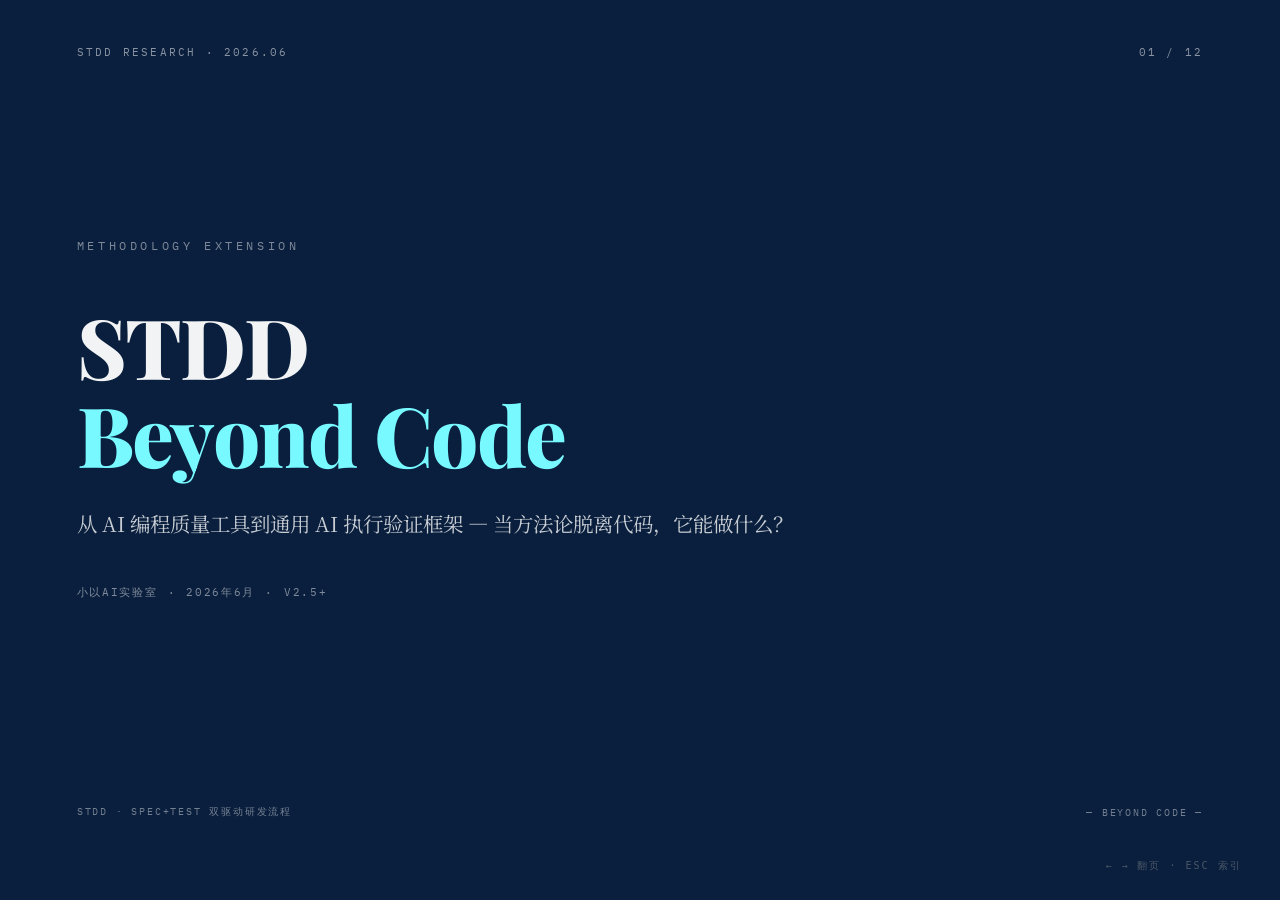
==== ppt/beyond-code.html @ 0b6401c9 "feat: STDD Beyond Code 论文 + 12页 PPT 论文 (STDD_BEYOND_CODE_PAPER.md):   - 摘要/引言/方法论/技术基础/金融场景/日常场景/结论 " ====
<!DOCTYPE html>
<html lang="zh-CN">
<head>
<meta charset="UTF-8">
<meta name="viewport" content="width=device-width, initial-scale=1.0">
<title>STDD Beyond Code · 通用AI执行验证框架</title>
<link href="https://fonts.googleapis.com/css2?family=Playfair+Display:ital,wght@0,400;0,600;0,800;1,400;1,700&family=Source+Serif+4:ital,opsz,wght@0,8..60,300;0,8..60,500;0,8..60,600;1,8..60,400&family=IBM+Plex+Mono:wght@300;400;500;600&family=Noto+Serif+SC:wght@300;400;500;600;700;900&family=Noto+Sans+SC:wght@300;400;500;700;900&display=swap" rel="stylesheet">
<style>
:root{
  --ink:#0a1f3d;--ink-rgb:10,31,61;--paper:#f1f3f5;--paper-rgb:241,243,245;
  --accent:#78f8ff;--green:#009573;
  --mono:"IBM Plex Mono",monospace;
  --serif-en:"Playfair Display","Source Serif 4",Georgia,serif;
  --serif-zh:"Noto Serif SC",serif;
  --sans-zh:"Noto Sans SC",sans-serif;
}
*{box-sizing:border-box;margin:0;padding:0}
html,body{width:100%;height:100%;overflow:hidden;background:var(--ink);color:var(--paper);font-family:var(--sans-zh);-webkit-font-smoothing:antialiased}
#deck{position:fixed;inset:0;width:10000vw;height:100vh;display:flex;flex-wrap:nowrap;transition:transform .9s cubic-bezier(.77,0,.175,1);z-index:10;will-change:transform}
.slide{width:100vw;height:100vh;flex:0 0 100vw;position:relative;padding:5vh 6vw 9vh 6vw;display:flex;flex-direction:column;overflow:hidden}
.slide.light{color:var(--ink);background:var(--paper)}
.slide.dark{color:var(--paper);background:var(--ink)}
.slide.hero{justify-content:center}
.chrome{display:flex;justify-content:space-between;align-items:flex-start;font-family:var(--mono);font-size:max(11px,.75vw);letter-spacing:.2em;text-transform:uppercase;opacity:.55}
.foot{margin-top:auto;display:flex;justify-content:space-between;align-items:flex-end;font-family:var(--mono);font-size:max(10px,.7vw);letter-spacing:.18em;text-transform:uppercase;opacity:.45}
.kicker{font-family:var(--mono);font-size:12px;letter-spacing:.3em;text-transform:uppercase;opacity:.5;margin-bottom:2vh}
.lead{font-family:var(--serif-zh);font-weight:400;font-size:1.6vw;line-height:1.55;opacity:.82}
.en{font-family:var(--serif-en);font-style:italic;font-weight:500}
.h-hero{font-family:var(--serif-en);font-size:6.5vw;font-weight:800;line-height:1.05;letter-spacing:-.02em;margin:.5vh 0}
.h-xl{font-family:var(--serif-en);font-size:3.8vw;font-weight:700;line-height:1.1}
.h-lg{font-size:2.4vw;font-weight:600;line-height:1.25}
.h-md{font-size:1.5vw;font-weight:500;line-height:1.4}
.meta-row{display:flex;gap:.8vw;font-family:var(--mono);font-size:max(11px,.7vw);letter-spacing:.15em;text-transform:uppercase;opacity:.5;margin-top:2vh}
.frame{flex:1;display:flex;flex-direction:column;min-height:0}
.grid-3{display:grid;grid-template-columns:repeat(3,1fr);gap:2vw;align-content:center;flex:1}
.grid-4{display:grid;grid-template-columns:repeat(4,1fr);gap:1.5vw;align-content:center;flex:1}
.grid-2{display:grid;grid-template-columns:repeat(2,1fr);gap:2.5vw;align-content:center;flex:1}
.card{background:rgba(255,255,255,0.04);border-radius:8px;padding:2.5vh 1.8vw;display:flex;flex-direction:column;gap:1.2vh}
.light .card{background:rgba(0,0,0,0.03)}
.card .emoji{font-size:2.5vw}
.card h4{font-size:1.15vw;font-weight:600;line-height:1.3}
.card p{font-size:.85vw;opacity:.7;line-height:1.5}
.vs{display:grid;grid-template-columns:1fr 80px 1fr;align-items:center;gap:2vw}
.vs-box{padding:2.5vh 2vw;border-radius:8px}
.vs-box.left{background:rgba(255,255,255,0.03);border:1px solid rgba(255,255,255,0.1)}
.vs-box.right{background:rgba(0,149,115,0.08);border:1px solid rgba(0,149,115,0.3)}
.light .vs-box.left{background:rgba(0,0,0,0.02);border-color:rgba(0,0,0,0.1)}
.light .vs-box.right{background:rgba(0,149,115,0.06);border-color:rgba(0,149,115,0.2)}
.vs-arrow{text-align:center;font-size:2vw;opacity:.4}
.scene-grid{display:grid;grid-template-columns:repeat(6,1fr);gap:1vw}
.scene-card{text-align:center;padding:1.8vh .8vw;border-radius:6px;background:rgba(255,255,255,0.03)}
.light .scene-card{background:rgba(0,0,0,0.02)}
.scene-card .icon{font-size:2.2vw;margin-bottom:.8vh}
.scene-card h5{font-size:.85vw;font-weight:600;margin-bottom:.4vh}
.scene-card p{font-size:.68vw;opacity:.55;line-height:1.4}
.badge{display:inline-block;padding:.5vh 1vw;border-radius:20px;font-size:.75vw;font-weight:600;letter-spacing:.05em}
.badge-red{background:rgba(220,38,38,0.15);color:#ef4444}
.badge-green{background:rgba(0,149,115,0.15);color:var(--green)}
.badge-blue{background:rgba(120,248,255,0.12);color:var(--accent)}
.timeline{display:flex;align-items:center;gap:1vw;justify-content:center}
.tl-node{text-align:center;padding:1.5vh 1.2vw;border-radius:6px;background:rgba(255,255,255,0.04);min-width:100px}
.light .tl-node{background:rgba(0,0,0,0.03)}
.tl-node .ver{font-family:var(--mono);font-size:1vw;font-weight:600;color:var(--accent)}
.tl-node .label{font-size:.75vw;opacity:.6;margin-top:.4vh}

@media(max-width:900px){
  .h-hero{font-size:10vw}.h-xl{font-size:6vw}.h-lg{font-size:4vw}
  .grid-3{grid-template-columns:1fr}.grid-4{grid-template-columns:repeat(2,1fr)}
  .grid-2{grid-template-columns:1fr}.scene-grid{grid-template-columns:repeat(3,1fr)}
  .vs{grid-template-columns:1fr}.vs-arrow{display:none}
}
</style>
</head>
<body>

<div id="deck">

<!-- P01 · 封面 -->
<section class="slide hero dark">
  <div class="chrome"><div>STDD Research · 2026.06</div><div>01 / 12</div></div>
  <div style="display:grid;gap:3vh;align-content:center;min-height:80vh">
    <div class="kicker">Methodology Extension</div>
    <h1 class="h-hero">STDD<br><span style="color:var(--accent)">Beyond Code</span></h1>
    <h2 class="lead" style="max-width:56vw">从 AI 编程质量工具到通用 AI 执行验证框架 — 当方法论脱离代码，它能做什么？</h2>
    <div class="meta-row"><span>小以AI实验室</span><span>·</span><span>2026年6月</span><span>·</span><span>V2.5+</span></div>
  </div>
  <div class="foot"><div>STDD · Spec+Test 双驱动研发流程</div><div>— Beyond Code —</div></div>
</section>

<!-- P02 · 核心论点 -->
<section class="slide light">
  <div class="chrome"><div>Core Thesis</div><div>02 / 12</div></div>
  <div class="frame" style="justify-content:center">
    <div class="kicker">The Core Argument</div>
    <h2 class="h-xl" style="margin-bottom:3vh">STDD 的核心循环<span class="en" style="color:var(--green);display:block;font-size:2vw">不依赖代码</span></h2>
    <div class="vs" style="margin-top:2vh">
      <div class="vs-box left">
        <h4 class="h-md">编程场景</h4>
        <p class="lead" style="font-size:1.2vw">GIVEN/WHEN/THEN<br>→ pytest 测试<br>→ 代码失败模式</p>
      </div>
      <div class="vs-arrow">→</div>
      <div class="vs-box right">
        <h4 class="h-md" style="color:var(--green)">非编程场景</h4>
        <p class="lead" style="font-size:1.2vw">前置条件/操作/预期结果<br>→ Agent 检查点断言<br>→ 流程失败模式</p>
      </div>
    </div>
    <p class="lead" style="text-align:center;margin-top:3vh;font-size:1.4vw"><strong>关键差异</strong>：V2.7 的 Agent 验证管线使非代码验证成为可能</p>
  </div>
  <div class="foot"><div>STDD Beyond Code</div><div>Core Thesis</div></div>
</section>

<!-- P03 · 三要素循环 -->
<section class="slide dark">
  <div class="chrome"><div>Methodology</div><div>03 / 12</div></div>
  <div class="frame" style="justify-content:center">
    <div class="kicker">The Universal Loop</div>
    <h2 class="h-xl">三要素循环<span class="en" style="display:block;font-size:2vw;color:var(--accent)">Define → Verify → Learn</span></h2>
    <div class="grid-3" style="margin-top:4vh">
      <div class="card"><div class="emoji">📋</div><h4>预期定义 Spec</h4><p>可量化、可验证的期望行为。无论是函数签名还是部署检查点。</p></div>
      <div class="card"><div class="emoji">✅</div><h4>结果验证 Verify</h4><p>客观的验证机制。测试框架或 Agent CP 断言。不可跳过。</p></div>
      <div class="card"><div class="emoji">🧠</div><h4>经验沉淀 Learn</h4><p>5 态 FSM 生命周期。项目越用越聪明。社区跨项目复用。</p></div>
    </div>
  </div>
  <div class="foot"><div>STDD Beyond Code</div><div>The Universal Loop</div></div>
</section>

<!-- P04 · 六阶段通用性 -->
<section class="slide light">
  <div class="chrome"><div>Process</div><div>04 / 12</div></div>
  <div class="frame" style="justify-content:center">
    <div class="kicker">Six Phases, Universal Application</div>
    <h2 class="h-xl">六阶段流程<span class="en" style="display:block;font-size:1.5vw;color:var(--green)">One Process, Dual Output</span></h2>
    <div class="grid-3" style="margin-top:3vh">
      <div class="card"><span class="badge badge-blue">Phase 1</span><h4>UNDERSTAND</h4><p>编程: proposal.md<br>非编程: proposal.md</p></div>
      <div class="card"><span class="badge badge-red">Phase 2</span><h4>SPEC</h4><p>编程: GIVEN/WHEN/THEN<br>非编程: agent_spec.yaml</p></div>
      <div class="card"><span class="badge badge-green">Phase 3</span><h4>SLICE</h4><p>编程: slices.md<br>非编程: 检查点分组</p></div>
      <div class="card"><span class="badge badge-blue">Phase 4</span><h4>BUILD</h4><p>编程: TDD RED→GREEN<br>非编程: Agent 操作执行</p></div>
      <div class="card"><span class="badge badge-red">Phase 5</span><h4>VERIFY</h4><p>编程: pytest + 覆盖率<br>非编程: CP 断言验证</p></div>
      <div class="card"><span class="badge badge-green">Phase 6</span><h4>DELIVER</h4><p>编程: archive + merge<br>非编程: archive + 经验</p></div>
    </div>
  </div>
  <div class="foot"><div>STDD Beyond Code</div><div>Six Phases</div></div>
</section>

<!-- P05 · Agent 验证管线 -->
<section class="slide dark">
  <div class="chrome"><div>Technology</div><div>05 / 12</div></div>
  <div class="frame" style="justify-content:center">
    <div class="kicker">V2.7 Technical Foundation</div>
    <h2 class="h-xl">Agent 验证管线</h2>
    <div class="grid-2" style="margin-top:3vh">
      <div>
        <h4 class="h-md" style="color:var(--accent);margin-bottom:2vh">agent_spec.yaml 格式</h4>
        <pre style="font-family:var(--mono);font-size:.7vw;line-height:1.8;opacity:.8">
meta:
  task_id: deploy-staging
  system: production-server
steps:
  - id: CP-1
    description: 检查健康状态
    action: curl https://host/health
    assertions:
      - type: http_status
        expected: 200
      - type: stdout_contains
        expected: "ok"
rollback:
  steps:
    - docker compose down
    - docker compose up -d</pre>
      </div>
      <div style="display:flex;flex-direction:column;gap:2vh;justify-content:center">
        <div class="card"><h4>🔧 支持断言类型</h4><p>exit_code / stdout_contains / stderr_contains / http_status</p></div>
        <div class="card"><h4>🎯 设计哲学</h4><p>机器可执行 + 人类可阅读 = 执行指令 & SOP 文档二合一</p></div>
        <div class="card"><h4>🔄 回滚支持</h4><p>失败后不自动回滚，生成报告提示人工确认</p></div>
      </div>
    </div>
  </div>
  <div class="foot"><div>STDD Beyond Code</div><div>Agent Pipeline</div></div>
</section>

<!-- P06 · 金融场景 -->
<section class="slide light">
  <div class="chrome"><div>Finance</div><div>06 / 12</div></div>
  <div class="frame">
    <div class="kicker">Financial Applications</div>
    <h2 class="h-xl">金融业务场景</h2>
    <div class="grid-2" style="margin-top:2vh;flex:1">
      <div class="card" style="border-left:3px solid var(--green)">
        <h4>📈 量化策略上线</h4><p>5 CP: 数据完整性→参数合规→风控验证→订单模拟→绩效指标。TStrategy V4.2 已验证。</p>
        <p style="font-size:.7vw;opacity:.5;margin-top:1vh">经验库: 40+ 量化特有失败模式</p>
      </div>
      <div class="card" style="border-left:3px solid var(--accent)">
        <h4>🛡️ 风控规则审计</h4><p>完整审计追溯链。每一条风控变更都有 decision → Gate → test-report → archive。</p>
      </div>
      <div class="card" style="border-left:3px solid #e67e22">
        <h4>🏦 基金产品上线</h4><p>20+ CP 标准化检查清单。跨托管/备案/销售/清算系统协调。</p>
      </div>
      <div class="card" style="border-left:3px solid #8b5cf6">
        <h4>📊 数据报表验证</h4><p>数据源完整性 + 关键指标交叉验证 + 异常值检测。减少人工核对工作量。</p>
      </div>
    </div>
  </div>
  <div class="foot"><div>STDD Beyond Code</div><div>Finance</div></div>
</section>

<!-- P07 · 更多金融案例 -->
<section class="slide dark">
  <div class="chrome"><div>Finance · More</div><div>07 / 12</div></div>
  <div class="frame" style="justify-content:center">
    <div class="kicker">Financial Risk Scenarios</div>
    <h2 class="h-lg" style="margin-bottom:3vh">为什么金融领域最适合 STDD？</h2>
    <div class="grid-2">
      <div>
        <h4 class="h-md" style="color:var(--accent)">传统痛点</h4>
        <div style="display:flex;flex-direction:column;gap:1.5vh;margin-top:2vh">
          <div class="card"><span class="badge badge-red">风险1</span><p>策略上线靠人工 checklist，遗漏导致实盘损失</p></div>
          <div class="card"><span class="badge badge-red">风险2</span><p>风控变更靠邮件审批，不可追溯不可审计</p></div>
          <div class="card"><span class="badge badge-red">风险3</span><p>报表计算靠人工核对，疲劳导致遗漏</p></div>
        </div>
      </div>
      <div>
        <h4 class="h-md" style="color:var(--green)">STDD 方案</h4>
        <div style="display:flex;flex-direction:column;gap:1.5vh;margin-top:2vh">
          <div class="card" style="border:1px solid rgba(0,149,115,0.3)"><span class="badge badge-green">方案1</span><p>agent_spec CP 自动验证 → 零遗漏</p></div>
          <div class="card" style="border:1px solid rgba(0,149,115,0.3)"><span class="badge badge-green">方案2</span><p>Gate 1/2/3 确认门 → 完整决策链</p></div>
          <div class="card" style="border:1px solid rgba(0,149,115,0.3)"><span class="badge badge-green">方案3</span><p>自动化验证 → 人只复核异常</p></div>
        </div>
      </div>
    </div>
    <p class="lead" style="text-align:center;margin-top:3vh;font-size:1.2vw">金融是"零容错"领域 → STDD 的"定义预期→逐条验证"天然匹配</p>
  </div>
  <div class="foot"><div>STDD Beyond Code</div><div>Finance · Why STDD</div></div>
</section>

<!-- P08 · 日常工作 -->
<section class="slide light">
  <div class="chrome"><div>Daily Work</div><div>08 / 12</div></div>
  <div class="frame">
    <div class="kicker">Everyday Applications</div>
    <h2 class="h-xl">日常工作场景</h2>
    <div class="grid-3" style="margin-top:2vh;flex:1">
      <div class="card"><div class="emoji">🌐</div><h4>官网维护</h4><p>6 CP: 链接有效性 + 中英双语一致性 + 响应式适配 + 版本号同步 + 统计代码 + 加载性能</p><p style="font-size:.7vw;opacity:.5;margin-top:1vh">⭐ 立即可用场景</p></div>
      <div class="card"><div class="emoji">📖</div><h4>技术文档发布</h4><p>5 CP: 版本号一致性 + 内部链接 + 代码示例可执行 + 拼写检查 + 中英段落对应</p></div>
      <div class="card"><div class="emoji">🤝</div><h4>客户需求管理</h4><p>客户需求 → proposal → Gate 1 锁定 → Gate 2 确认方案 → deliver 验收。减少纠纷。</p></div>
      <div class="card"><div class="emoji">🎯</div><h4>会议决策追踪</h4><p>技术决策不再依赖聊天记录。proposal + design.md 永久可追溯。</p></div>
      <div class="card"><div class="emoji">👋</div><h4>新人 Onboarding</h4><p>15+ CP 标准化流程。经验复用，每入职一人就更完善一点。</p></div>
      <div class="card"><div class="emoji">📊</div><h4>报表生成验证</h4><p>数据源完整性 + 交叉验证 + 异常检测。减少人工核对。</p></div>
    </div>
  </div>
  <div class="foot"><div>STDD Beyond Code</div><div>Daily Work</div></div>
</section>

<!-- P09 · 技术运维 -->
<section class="slide dark">
  <div class="chrome"><div>DevOps</div><div>09 / 12</div></div>
  <div class="frame" style="justify-content:center">
    <div class="kicker">Technical Operations</div>
    <h2 class="h-xl">技术运维场景</h2>
    <div class="grid-2" style="margin-top:3vh">
      <div>
        <h4 class="h-md" style="color:var(--accent);margin-bottom:2vh">部署验证</h4>
        <pre style="font-family:var(--mono);font-size:.7vw;line-height:1.8;opacity:.8">
$ stdd agent verify deploy-staging
  [CP-1] 镜像拉取           PASS
  [CP-2] 容器启动           PASS
  [CP-3] 健康检查           PASS
  [CP-4] 日志无异常          PASS
  [CP-5] 回滚就绪           PASS
  Results: 5/5 passed ✅</pre>
        <p style="margin-top:2vh;font-size:.9vw;opacity:.7">V2.7 已支持，开箱即用</p>
      </div>
      <div style="display:flex;flex-direction:column;gap:2vh">
        <div class="card"><h4>⚙️ 配置变更管理</h4><p>变更前验证影响范围 + 变更后验证行为一致性 + 经验库记录配置坑</p></div>
        <div class="card"><h4>🔄 CI/CD 质量门</h4><p>STDD check-failures 集成到 CI pipeline，12 类失败模式自动检查</p></div>
        <div class="card"><h4>📋 事故复盘</h4><p>每次事故走完整 UNDERSTAND → SPEC → VERIFY，经验永久沉淀</p></div>
      </div>
    </div>
  </div>
  <div class="foot"><div>STDD Beyond Code</div><div>DevOps</div></div>
</section>

<!-- P10 · 经验复利 -->
<section class="slide light">
  <div class="chrome"><div>Experience</div><div>10 / 12</div></div>
  <div class="frame" style="justify-content:center">
    <div class="kicker">The Compound Effect</div>
    <h2 class="h-xl">经验复利<span class="en" style="display:block;font-size:1.6vw;color:var(--green)">The More You Use, The Smarter It Gets</span></h2>
    <div class="timeline" style="margin-top:4vh">
      <div class="tl-node"><div class="ver">V2.4</div><div class="label">项目级经验库<br>11 类失败模式</div></div><span style="font-size:1.5vw">→</span>
      <div class="tl-node"><div class="ver">V2.5</div><div class="label">社区共享池<br>GitHub+Gitee</div></div><span style="font-size:1.5vw">→</span>
      <div class="tl-node"><div class="ver">V2.7</div><div class="label">经验溯源<br>provenance 体系</div></div><span style="font-size:1.5vw">→</span>
      <div class="tl-node" style="border:1px solid var(--accent)"><div class="ver" style="font-size:1.2vw">V3.0+</div><div class="label">领域经验包<br>金融/医疗/法律</div></div>
    </div>
    <div class="grid-3" style="margin-top:4vh">
      <div class="card"><div class="emoji">🏦</div><h4>金融领域包</h4><p>量化策略/风控规则/基金上线/合规审计 经验预置</p></div>
      <div class="card"><div class="emoji">🏥</div><h4>医疗领域包</h4><p>FDA/CE 认证流程/IEC 62304/数据完整性验证</p></div>
      <div class="card"><div class="emoji">⚖️</div><h4>法律合规包</h4><p>GDPR/SOC2/等保 合规检查清单与验证模板</p></div>
    </div>
  </div>
  <div class="foot"><div>STDD Beyond Code</div><div>Experience Network Effect</div></div>
</section>

<!-- P11 · 适用边界 -->
<section class="slide dark">
  <div class="chrome"><div>Scope</div><div>11 / 12</div></div>
  <div class="frame" style="justify-content:center">
    <div class="kicker">When to Use · When Not to Use</div>
    <h2 class="h-xl">适用性边界</h2>
    <div class="grid-3" style="margin-top:3vh">
      <div class="card" style="border-top:2px solid var(--green)">
        <h4>✅ 适用条件</h4>
        <p style="margin-top:1vh">可定义预期结果<br>可客观验证<br>有重复性（经验有价值）</p>
      </div>
      <div class="card" style="border-top:2px solid #e67e22">
        <h4>⚠️ 需要适配</h4>
        <p style="margin-top:1vh">需扩展失败模式类别<br>需定制 agent_spec 模板<br>需建立领域术语表</p>
      </div>
      <div class="card" style="border-top:2px solid #ef4444">
        <h4>❌ 不适用</h4>
        <p style="margin-top:1vh">纯创意工作<br>一次性任务<br>需实时直觉判断</p>
      </div>
    </div>
    <p class="lead" style="text-align:center;margin-top:4vh;font-size:1.3vw">核心判断标准：<strong>能否定义"做好是什么样"？</strong></p>
  </div>
  <div class="foot"><div>STDD Beyond Code</div><div>Scope & Boundaries</div></div>
</section>

<!-- P12 · 结论 -->
<section class="slide hero dark">
  <div class="chrome"><div>Conclusion</div><div>12 / 12</div></div>
  <div style="display:grid;gap:3vh;align-content:center;min-height:80vh;text-align:center">
    <div class="kicker">The Essence</div>
    <h2 class="h-xl">STDD 的本质</h2>
    <p class="lead" style="font-size:2vw;max-width:60vw;margin:0 auto">
      不是一个编程工具<br>
      而是一套 <span style="color:var(--accent)">让 AI 的输出</span><br>
      从 <span style="text-decoration:line-through;opacity:.5">"不确定"</span> 变为 <span style="color:var(--green);font-weight:700">"可预期"</span><br>
      的方法论
    </p>
    <div class="meta-row" style="justify-content:center;margin-top:3vh">
      <span>适用于任何</span><span>"AI 能执行、但需要质量保障"</span><span>的场景</span>
    </div>
    <p style="font-family:var(--serif-en);font-size:1vw;opacity:.4;margin-top:2vh">Spec First · TDD Execution · Experience Accumulation · Quality by System, Not by Luck</p>
  </div>
  <div class="foot"><div>STDD Beyond Code</div><div>— Thank You —</div></div>
</section>

</div>

<script src="assets/motion.min.js"></script>
<script>
(function(){
  var deck=document.getElementById('deck'),slides=deck.children,idx=0,total=slides.length;
  var hint=document.createElement('div');hint.id='hint';
  hint.style.cssText='position:fixed;bottom:3vh;right:3vw;z-index:30;font-family:monospace;font-size:10px;letter-spacing:.2em;text-transform:uppercase;opacity:.4;color:#aaa';
  hint.textContent='← → 翻页 · ESC 索引';
  document.body.appendChild(hint);

  function go(n){if(n<0||n>=total)return;idx=n;deck.style.transform='translateX('+(-idx*100)+'vw)'}
  document.addEventListener('keydown',function(e){
    if(e.key==='ArrowRight'||e.key==='ArrowDown')go(idx+1);
    else if(e.key==='ArrowLeft'||e.key==='ArrowUp')go(idx-1);
    else if(e.key==='Escape')go(0);
  });
  var startX=0;deck.addEventListener('touchstart',function(e){startX=e.touches[0].clientX});
  deck.addEventListener('touchend',function(e){var dx=startX-e.changedTouches[0].clientX;if(Math.abs(dx)>50)go(idx+(dx>0?1:-1))});

  if(window.Motion){var els=document.querySelectorAll('[data-anim]');els.forEach(function(el,i){Motion.animate(el,{opacity:1,transform:'translate(0,0)'},{duration:.6,delay:i*.08,easing:[.25,.1,.25,1]})})}
})();
</script>
</body>
</html>
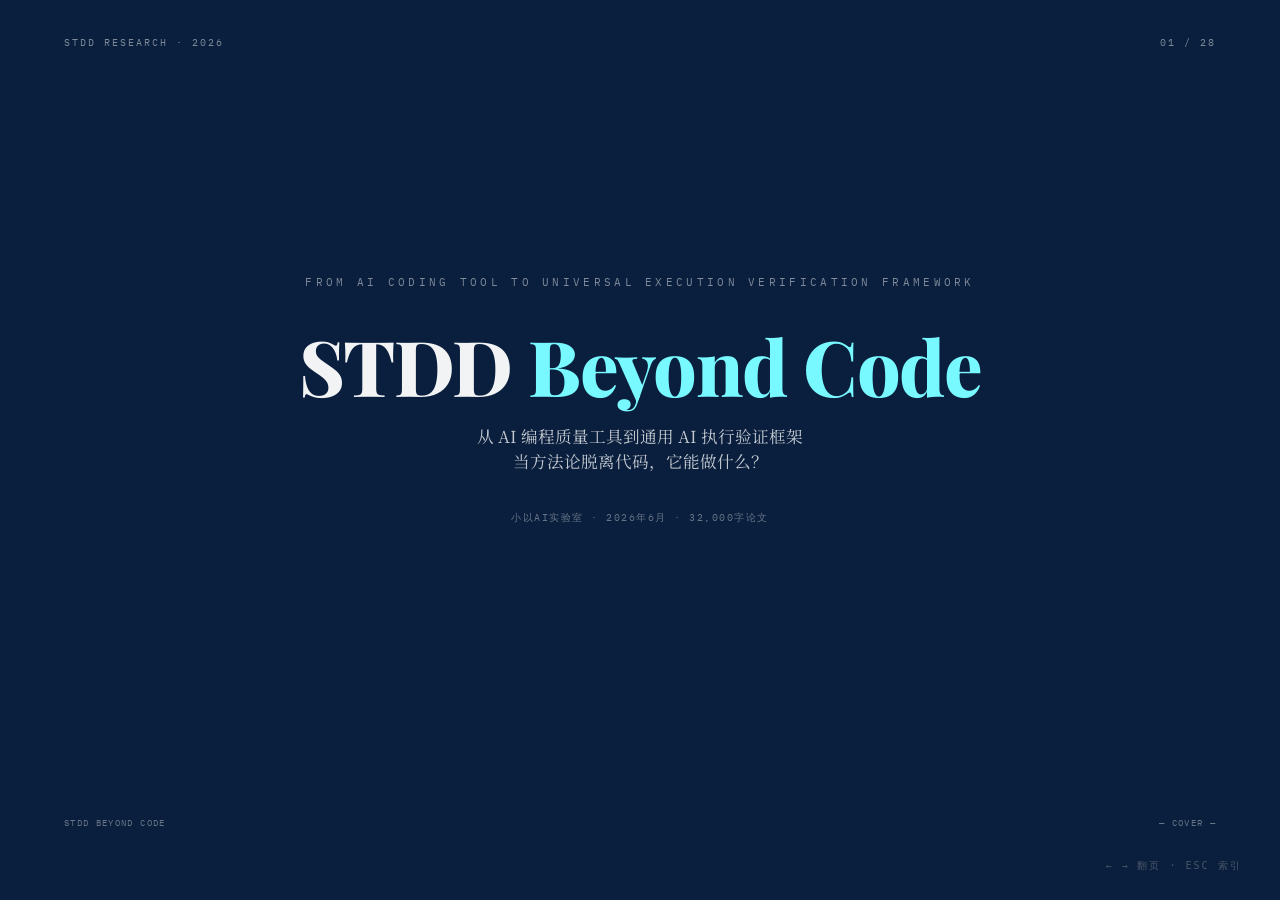
==== commit 87bb290e: "feat: STDD Beyond Code — 论文终稿(32K字) + PPT(25页) 完整交付 论文 (STDD_BEYOND_CODE_PAPER.md):   - 32,583 字 | 1" ====
--- a/ppt/beyond-code.html
+++ b/ppt/beyond-code.html
@@ -6,367 +6,507 @@
 <title>STDD Beyond Code · 通用AI执行验证框架</title>
 <link href="https://fonts.googleapis.com/css2?family=Playfair+Display:ital,wght@0,400;0,600;0,800;1,400;1,700&family=Source+Serif+4:ital,opsz,wght@0,8..60,300;0,8..60,500;0,8..60,600;1,8..60,400&family=IBM+Plex+Mono:wght@300;400;500;600&family=Noto+Serif+SC:wght@300;400;500;600;700;900&family=Noto+Sans+SC:wght@300;400;500;700;900&display=swap" rel="stylesheet">
 <style>
-:root{
-  --ink:#0a1f3d;--ink-rgb:10,31,61;--paper:#f1f3f5;--paper-rgb:241,243,245;
-  --accent:#78f8ff;--green:#009573;
-  --mono:"IBM Plex Mono",monospace;
-  --serif-en:"Playfair Display","Source Serif 4",Georgia,serif;
-  --serif-zh:"Noto Serif SC",serif;
-  --sans-zh:"Noto Sans SC",sans-serif;
-}
+:root{--ink:#0a1f3d;--ink-rgb:10,31,61;--paper:#f1f3f5;--paper-rgb:241,243,245;--accent:#78f8ff;--green:#009573;--mono:"IBM Plex Mono",monospace;--serif-en:"Playfair Display","Source Serif 4",Georgia,serif;--serif-zh:"Noto Serif SC",serif;--sans-zh:"Noto Sans SC",sans-serif}
 *{box-sizing:border-box;margin:0;padding:0}
-html,body{width:100%;height:100%;overflow:hidden;background:var(--ink);color:var(--paper);font-family:var(--sans-zh);-webkit-font-smoothing:antialiased}
-#deck{position:fixed;inset:0;width:10000vw;height:100vh;display:flex;flex-wrap:nowrap;transition:transform .9s cubic-bezier(.77,0,.175,1);z-index:10;will-change:transform}
-.slide{width:100vw;height:100vh;flex:0 0 100vw;position:relative;padding:5vh 6vw 9vh 6vw;display:flex;flex-direction:column;overflow:hidden}
+html,body{width:100%;height:100%;overflow:hidden;background:var(--ink);color:var(--paper);font-family:var(--sans-zh)}
+#deck{position:fixed;inset:0;width:10000vw;height:100vh;display:flex;flex-wrap:nowrap;transition:transform .9s cubic-bezier(.77,0,.175,1);z-index:10}
+.slide{width:100vw;height:100vh;flex:0 0 100vw;position:relative;padding:4vh 5vw 8vh 5vw;display:flex;flex-direction:column;overflow-y:auto}
 .slide.light{color:var(--ink);background:var(--paper)}
 .slide.dark{color:var(--paper);background:var(--ink)}
-.slide.hero{justify-content:center}
-.chrome{display:flex;justify-content:space-between;align-items:flex-start;font-family:var(--mono);font-size:max(11px,.75vw);letter-spacing:.2em;text-transform:uppercase;opacity:.55}
-.foot{margin-top:auto;display:flex;justify-content:space-between;align-items:flex-end;font-family:var(--mono);font-size:max(10px,.7vw);letter-spacing:.18em;text-transform:uppercase;opacity:.45}
-.kicker{font-family:var(--mono);font-size:12px;letter-spacing:.3em;text-transform:uppercase;opacity:.5;margin-bottom:2vh}
-.lead{font-family:var(--serif-zh);font-weight:400;font-size:1.6vw;line-height:1.55;opacity:.82}
+.slide.hero{justify-content:center;text-align:center}
+.chrome{display:flex;justify-content:space-between;font-family:var(--mono);font-size:max(10px,.7vw);letter-spacing:.2em;text-transform:uppercase;opacity:.5}
+.foot{margin-top:auto;display:flex;justify-content:space-between;font-family:var(--mono);font-size:max(9px,.65vw);letter-spacing:.15em;text-transform:uppercase;opacity:.4}
+.kicker{font-family:var(--mono);font-size:11px;letter-spacing:.3em;text-transform:uppercase;opacity:.5;margin-bottom:2vh}
+.h-hero{font-family:var(--serif-en);font-size:6vw;font-weight:800;line-height:1.05;letter-spacing:-.02em}
+.h-xl{font-family:var(--serif-en);font-size:3.5vw;font-weight:700;line-height:1.1}
+.h-lg{font-size:2.2vw;font-weight:600;line-height:1.25}
+.h-md{font-size:1.4vw;font-weight:600;line-height:1.35}
+.lead{font-family:var(--serif-zh);font-weight:400;font-size:1.3vw;line-height:1.55;opacity:.8}
 .en{font-family:var(--serif-en);font-style:italic;font-weight:500}
-.h-hero{font-family:var(--serif-en);font-size:6.5vw;font-weight:800;line-height:1.05;letter-spacing:-.02em;margin:.5vh 0}
-.h-xl{font-family:var(--serif-en);font-size:3.8vw;font-weight:700;line-height:1.1}
-.h-lg{font-size:2.4vw;font-weight:600;line-height:1.25}
-.h-md{font-size:1.5vw;font-weight:500;line-height:1.4}
-.meta-row{display:flex;gap:.8vw;font-family:var(--mono);font-size:max(11px,.7vw);letter-spacing:.15em;text-transform:uppercase;opacity:.5;margin-top:2vh}
-.frame{flex:1;display:flex;flex-direction:column;min-height:0}
-.grid-3{display:grid;grid-template-columns:repeat(3,1fr);gap:2vw;align-content:center;flex:1}
-.grid-4{display:grid;grid-template-columns:repeat(4,1fr);gap:1.5vw;align-content:center;flex:1}
-.grid-2{display:grid;grid-template-columns:repeat(2,1fr);gap:2.5vw;align-content:center;flex:1}
-.card{background:rgba(255,255,255,0.04);border-radius:8px;padding:2.5vh 1.8vw;display:flex;flex-direction:column;gap:1.2vh}
-.light .card{background:rgba(0,0,0,0.03)}
-.card .emoji{font-size:2.5vw}
-.card h4{font-size:1.15vw;font-weight:600;line-height:1.3}
-.card p{font-size:.85vw;opacity:.7;line-height:1.5}
-.vs{display:grid;grid-template-columns:1fr 80px 1fr;align-items:center;gap:2vw}
-.vs-box{padding:2.5vh 2vw;border-radius:8px}
-.vs-box.left{background:rgba(255,255,255,0.03);border:1px solid rgba(255,255,255,0.1)}
-.vs-box.right{background:rgba(0,149,115,0.08);border:1px solid rgba(0,149,115,0.3)}
-.light .vs-box.left{background:rgba(0,0,0,0.02);border-color:rgba(0,0,0,0.1)}
-.light .vs-box.right{background:rgba(0,149,115,0.06);border-color:rgba(0,149,115,0.2)}
-.vs-arrow{text-align:center;font-size:2vw;opacity:.4}
-.scene-grid{display:grid;grid-template-columns:repeat(6,1fr);gap:1vw}
-.scene-card{text-align:center;padding:1.8vh .8vw;border-radius:6px;background:rgba(255,255,255,0.03)}
-.light .scene-card{background:rgba(0,0,0,0.02)}
-.scene-card .icon{font-size:2.2vw;margin-bottom:.8vh}
-.scene-card h5{font-size:.85vw;font-weight:600;margin-bottom:.4vh}
-.scene-card p{font-size:.68vw;opacity:.55;line-height:1.4}
-.badge{display:inline-block;padding:.5vh 1vw;border-radius:20px;font-size:.75vw;font-weight:600;letter-spacing:.05em}
-.badge-red{background:rgba(220,38,38,0.15);color:#ef4444}
-.badge-green{background:rgba(0,149,115,0.15);color:var(--green)}
-.badge-blue{background:rgba(120,248,255,0.12);color:var(--accent)}
-.timeline{display:flex;align-items:center;gap:1vw;justify-content:center}
-.tl-node{text-align:center;padding:1.5vh 1.2vw;border-radius:6px;background:rgba(255,255,255,0.04);min-width:100px}
-.light .tl-node{background:rgba(0,0,0,0.03)}
-.tl-node .ver{font-family:var(--mono);font-size:1vw;font-weight:600;color:var(--accent)}
-.tl-node .label{font-size:.75vw;opacity:.6;margin-top:.4vh}
-
-@media(max-width:900px){
-  .h-hero{font-size:10vw}.h-xl{font-size:6vw}.h-lg{font-size:4vw}
-  .grid-3{grid-template-columns:1fr}.grid-4{grid-template-columns:repeat(2,1fr)}
-  .grid-2{grid-template-columns:1fr}.scene-grid{grid-template-columns:repeat(3,1fr)}
-  .vs{grid-template-columns:1fr}.vs-arrow{display:none}
-}
+.meta{font-family:var(--mono);font-size:max(10px,.65vw);letter-spacing:.15em;text-transform:uppercase;opacity:.4;margin-top:2vh}
+.g{display:grid;gap:1.5vw;align-content:center;flex:1}
+.g2{grid-template-columns:repeat(2,1fr)}
+.g3{grid-template-columns:repeat(3,1fr)}
+.g4{grid-template-columns:repeat(4,1fr)}
+.g5{grid-template-columns:repeat(5,1fr)}
+.card{background:rgba(255,255,255,0.04);border-radius:6px;padding:2.5vh 1.5vw}.light .card{background:rgba(0,0,0,0.03)}
+.card .emoji{font-size:2.2vw}.card h4{font-size:1.1vw;font-weight:600;margin:.8vh 0}.card p{font-size:.8vw;opacity:.7;line-height:1.45}
+.stat-row{display:flex;gap:3vw;justify-content:center;margin:3vh 0}
+.stat-val{font-family:var(--serif-en);font-size:3.5vw;font-weight:800;color:var(--accent)}.light .stat-val{color:var(--green)}
+.stat-lbl{font-size:.9vw;opacity:.5;margin-top:.3vh}
+.vs{display:grid;grid-template-columns:1fr 60px 1fr;align-items:center;gap:2vw}
+.vs-l{background:rgba(255,255,255,0.03);border:1px solid rgba(255,255,255,0.1);padding:2.5vh 2vw;border-radius:6px}
+.vs-r{background:rgba(0,149,115,0.08);border:1px solid rgba(0,149,115,0.3);padding:2.5vh 2vw;border-radius:6px}
+.light .vs-l{background:rgba(0,0,0,0.02)}.light .vs-r{background:rgba(0,149,115,0.06)}
+.vs-arr{text-align:center;font-size:2vw;opacity:.3}
+.quote{font-family:var(--serif-zh);font-size:1.5vw;font-style:italic;line-height:1.6;opacity:.9;max-width:60vw;margin:2vh auto;text-align:center}
+.pipe{display:flex;align-items:center;justify-content:center;gap:1.5vw;margin:3vh 0}
+.pipe-node{text-align:center;padding:1.5vh 1.5vw;border-radius:6px;background:rgba(255,255,255,0.05);min-width:90px}
+.light .pipe-node{background:rgba(0,0,0,0.04)}
+.pipe-node .icon{font-size:2vw}.pipe-node .label{font-size:.75vw;opacity:.7;margin-top:.5vh}
+.pipe-arr{font-size:1.5vw;opacity:.4}
+table{width:100%;border-collapse:collapse;font-size:.78vw}
+th{background:rgba(255,255,255,0.06);padding:1vh 1vw;text-align:left;font-weight:600}
+td{padding:.8vh 1vw;border-bottom:1px solid rgba(255,255,255,0.06)}
+.light th{background:rgba(0,0,0,0.04)}.light td{border-color:rgba(0,0,0,0.06)}
+.cg{color:var(--green);font-weight:600}.cr{color:#ef4444}
+@media(max-width:900px){.h-hero{font-size:8vw}.h-xl{font-size:5vw}.g3,.g4,.g5{grid-template-columns:repeat(2,1fr)}.g2{grid-template-columns:1fr}.vs{grid-template-columns:1fr}.vs-arr{display:none}}
 </style>
 </head>
 <body>
-
 <div id="deck">
 
-<!-- P01 · 封面 -->
+<!-- P01 封面 -->
 <section class="slide hero dark">
-  <div class="chrome"><div>STDD Research · 2026.06</div><div>01 / 12</div></div>
-  <div style="display:grid;gap:3vh;align-content:center;min-height:80vh">
-    <div class="kicker">Methodology Extension</div>
-    <h1 class="h-hero">STDD<br><span style="color:var(--accent)">Beyond Code</span></h1>
-    <h2 class="lead" style="max-width:56vw">从 AI 编程质量工具到通用 AI 执行验证框架 — 当方法论脱离代码，它能做什么？</h2>
-    <div class="meta-row"><span>小以AI实验室</span><span>·</span><span>2026年6月</span><span>·</span><span>V2.5+</span></div>
-  </div>
-  <div class="foot"><div>STDD · Spec+Test 双驱动研发流程</div><div>— Beyond Code —</div></div>
-</section>
-
-<!-- P02 · 核心论点 -->
-<section class="slide light">
-  <div class="chrome"><div>Core Thesis</div><div>02 / 12</div></div>
-  <div class="frame" style="justify-content:center">
-    <div class="kicker">The Core Argument</div>
-    <h2 class="h-xl" style="margin-bottom:3vh">STDD 的核心循环<span class="en" style="color:var(--green);display:block;font-size:2vw">不依赖代码</span></h2>
-    <div class="vs" style="margin-top:2vh">
-      <div class="vs-box left">
-        <h4 class="h-md">编程场景</h4>
-        <p class="lead" style="font-size:1.2vw">GIVEN/WHEN/THEN<br>→ pytest 测试<br>→ 代码失败模式</p>
-      </div>
-      <div class="vs-arrow">→</div>
-      <div class="vs-box right">
-        <h4 class="h-md" style="color:var(--green)">非编程场景</h4>
-        <p class="lead" style="font-size:1.2vw">前置条件/操作/预期结果<br>→ Agent 检查点断言<br>→ 流程失败模式</p>
-      </div>
-    </div>
-    <p class="lead" style="text-align:center;margin-top:3vh;font-size:1.4vw"><strong>关键差异</strong>：V2.7 的 Agent 验证管线使非代码验证成为可能</p>
-  </div>
-  <div class="foot"><div>STDD Beyond Code</div><div>Core Thesis</div></div>
-</section>
-
-<!-- P03 · 三要素循环 -->
-<section class="slide dark">
-  <div class="chrome"><div>Methodology</div><div>03 / 12</div></div>
-  <div class="frame" style="justify-content:center">
-    <div class="kicker">The Universal Loop</div>
-    <h2 class="h-xl">三要素循环<span class="en" style="display:block;font-size:2vw;color:var(--accent)">Define → Verify → Learn</span></h2>
-    <div class="grid-3" style="margin-top:4vh">
-      <div class="card"><div class="emoji">📋</div><h4>预期定义 Spec</h4><p>可量化、可验证的期望行为。无论是函数签名还是部署检查点。</p></div>
-      <div class="card"><div class="emoji">✅</div><h4>结果验证 Verify</h4><p>客观的验证机制。测试框架或 Agent CP 断言。不可跳过。</p></div>
-      <div class="card"><div class="emoji">🧠</div><h4>经验沉淀 Learn</h4><p>5 态 FSM 生命周期。项目越用越聪明。社区跨项目复用。</p></div>
-    </div>
-  </div>
-  <div class="foot"><div>STDD Beyond Code</div><div>The Universal Loop</div></div>
-</section>
-
-<!-- P04 · 六阶段通用性 -->
-<section class="slide light">
-  <div class="chrome"><div>Process</div><div>04 / 12</div></div>
-  <div class="frame" style="justify-content:center">
-    <div class="kicker">Six Phases, Universal Application</div>
-    <h2 class="h-xl">六阶段流程<span class="en" style="display:block;font-size:1.5vw;color:var(--green)">One Process, Dual Output</span></h2>
-    <div class="grid-3" style="margin-top:3vh">
-      <div class="card"><span class="badge badge-blue">Phase 1</span><h4>UNDERSTAND</h4><p>编程: proposal.md<br>非编程: proposal.md</p></div>
-      <div class="card"><span class="badge badge-red">Phase 2</span><h4>SPEC</h4><p>编程: GIVEN/WHEN/THEN<br>非编程: agent_spec.yaml</p></div>
-      <div class="card"><span class="badge badge-green">Phase 3</span><h4>SLICE</h4><p>编程: slices.md<br>非编程: 检查点分组</p></div>
-      <div class="card"><span class="badge badge-blue">Phase 4</span><h4>BUILD</h4><p>编程: TDD RED→GREEN<br>非编程: Agent 操作执行</p></div>
-      <div class="card"><span class="badge badge-red">Phase 5</span><h4>VERIFY</h4><p>编程: pytest + 覆盖率<br>非编程: CP 断言验证</p></div>
-      <div class="card"><span class="badge badge-green">Phase 6</span><h4>DELIVER</h4><p>编程: archive + merge<br>非编程: archive + 经验</p></div>
-    </div>
-  </div>
-  <div class="foot"><div>STDD Beyond Code</div><div>Six Phases</div></div>
-</section>
-
-<!-- P05 · Agent 验证管线 -->
-<section class="slide dark">
-  <div class="chrome"><div>Technology</div><div>05 / 12</div></div>
-  <div class="frame" style="justify-content:center">
-    <div class="kicker">V2.7 Technical Foundation</div>
-    <h2 class="h-xl">Agent 验证管线</h2>
-    <div class="grid-2" style="margin-top:3vh">
-      <div>
-        <h4 class="h-md" style="color:var(--accent);margin-bottom:2vh">agent_spec.yaml 格式</h4>
-        <pre style="font-family:var(--mono);font-size:.7vw;line-height:1.8;opacity:.8">
-meta:
-  task_id: deploy-staging
-  system: production-server
+<div class="chrome"><div>STDD Research · 2026</div><div>01 / 28</div></div>
+<div style="display:grid;gap:2vh;align-content:center;min-height:78vh">
+<div class="kicker">From AI Coding Tool to Universal Execution Verification Framework</div>
+<h1 class="h-hero">STDD<span style="color:var(--accent)"> Beyond Code</span></h1>
+<p class="lead" style="max-width:55vw;margin:0 auto">从 AI 编程质量工具到通用 AI 执行验证框架<br>当方法论脱离代码，它能做什么？</p>
+<div class="meta">小以AI实验室 · 2026年6月 · 32,000字论文</div>
+</div>
+<div class="foot"><div>STDD Beyond Code</div><div>— Cover —</div></div>
+</section>
+
+<!-- P02 目录 -->
+<section class="slide light">
+<div class="chrome"><div>Outline</div><div>02 / 28</div></div>
+<div class="g g2" style="flex:1">
+<div><div class="kicker">Part 1 · Theory</div>
+<div class="card"><h4>01 研究背景与问题</h4><p>AI编程工具爆发·质量困境·SDD运动</p></div>
+<div class="card" style="margin-top:1vh"><h4>02 理论基础</h4><p>质量模型·过程改进·知识管理·控制论</p></div>
+<div class="card" style="margin-top:1vh"><h4>03 方法论核心</h4><p>三要素循环·六阶段·经验复利</p></div>
+<div class="card" style="margin-top:1vh"><h4>04 Agent验证管线</h4><p>技术架构·断言系统·对比分析</p></div>
+</div>
+<div><div class="kicker">Part 2 · Practice</div>
+<div class="card"><h4>05 金融场景</h4><p>量化策略·风控审计·基金上线·数据报表</p></div>
+<div class="card" style="margin-top:1vh"><h4>06 日常工作</h4><p>官网·文档·客户·新人·决策</p></div>
+<div class="card" style="margin-top:1vh"><h4>07 技术运维</h4><p>部署·配置·CI/CD·事故复盘</p></div>
+<div class="card" style="margin-top:1vh"><h4>08-10 评估·讨论·结论</h4><p>定量数据·适用边界·未来方向</p></div>
+</div>
+</div>
+<div class="foot"><div>STDD Beyond Code</div><div>Outline</div></div>
+</section>
+
+<!-- P03 背景：数据 -->
+<section class="slide dark">
+<div class="chrome"><div>Background</div><div>03 / 28</div></div>
+<div style="display:flex;flex-direction:column;justify-content:center;flex:1">
+<div class="kicker">The Quality Crisis</div>
+<h2 class="h-xl">AI 能写代码<span style="color:var(--accent)"><br>但不能保证写对</span></h2>
+<div class="stat-row">
+<div style="text-align:center"><div class="stat-val">38.2%</div><div class="stat-lbl">AI 任务一次通过率<br><small>DAPLab 2026, n=2,847</small></div></div>
+<div style="text-align:center"><div class="stat-val" style="color:#ef4444">14.7%</div><div class="stat-lbl">复杂多文件通过率<br><small>同上</small></div></div>
+<div style="text-align:center"><div class="stat-val">65%</div><div class="stat-lbl">企业AI失败因上下文漂移<br><small>Anthropic 2026</small></div></div>
+<div style="text-align:center"><div class="stat-val">60-90%</div><div class="stat-lbl">编译通过但语义错误<br><small>AWS Kiro 引述</small></div></div>
+</div>
+</div>
+<div class="foot"><div>STDD Beyond Code</div><div>Background</div></div>
+</section>
+
+<!-- P04 核心论点 -->
+<section class="slide light">
+<div class="chrome"><div>Core Thesis</div><div>04 / 28</div></div>
+<div class="g g2" style="flex:1">
+<div>
+<div class="kicker">The Argument</div>
+<h2 class="h-xl">STDD 的核心循环<span class="en" style="display:block;font-size:1.8vw;color:var(--green)">不依赖代码</span></h2>
+<div class="pipe" style="margin:3vh 0">
+<div class="pipe-node"><div class="icon">📋</div><div class="label">定义预期</div></div><div class="pipe-arr">→</div>
+<div class="pipe-node"><div class="icon">✅</div><div class="label">验证结果</div></div><div class="pipe-arr">→</div>
+<div class="pipe-node"><div class="icon">🧠</div><div class="label">积累经验</div></div>
+</div>
+<p class="lead">质量不依赖于执行者的身份，而依赖于<strong>"预期是否被明确定义"</strong>和<strong>"结果是否被系统化验证"</strong></p>
+</div>
+<div class="vs">
+<div class="vs-l"><h4 class="h-md">编程场景</h4><p class="lead" style="font-size:1vw">GIVEN/WHEN/THEN<br>→ pytest 测试<br>→ 代码失败模式</p></div>
+<div class="vs-arr">→</div>
+<div class="vs-r"><h4 class="h-md" style="color:var(--green)">非编程场景</h4><p class="lead" style="font-size:1vw">前置条件/操作/预期<br>→ Agent CP 断言<br>→ 流程失败模式</p></div>
+</div>
+</div>
+<div class="foot"><div>STDD Beyond Code</div><div>Core Thesis</div></div>
+</section>
+
+<!-- P05 理论基础 -->
+<section class="slide dark">
+<div class="chrome"><div>Theory</div><div>05 / 28</div></div>
+<div class="g g3" style="flex:1">
+<div class="card"><div class="emoji">📐</div><h4>软件质量模型</h4><p>McCall 三要素 · ISO 25010 八特性 · Humphrey 质量门。STDD的12类失败模式覆盖ISO 25010的6个质量特性。</p></div>
+<div class="card"><div class="emoji">🔄</div><h4>过程改进理论</h4><p>Deming PDCA 循环 · CMMI 五级成熟度 · Six Sigma DMAIC。STDD经验系统=自动化DMAIC循环。</p></div>
+<div class="card"><div class="emoji">🧠</div><h4>知识管理模型</h4><p>Nonaka SECI 模型 · Kolb 学习循环。STDD经验FSM精确实现了外化→组合→内化→社会化的知识创造过程。</p></div>
+<div class="card"><div class="emoji">⚙️</div><h4>控制论基础</h4><p>Wiener 反馈控制 · Kolmogorov 复杂性。Spec=目标值，Test=测量值，Learn=纠偏。控制的有效性不依赖被控对象性质。</p></div>
+<div class="card"><div class="emoji">👤</div><h4>人因工程</h4><p>Parasuraman 自动化层级 · Bainbridge 自动化悖论 · Endsley 情境意识。STDD Gate设计=自适应自动化，关键节点保留人工。</p></div>
+<div class="card"><div class="emoji">📊</div><h4>信息与决策论</h4><p>Spec的精确度与AI输出不确定性的反比关系。Spec锚定法L1-L4本质：逐步增加描述精确度以降低实现不确定性。</p></div>
+</div>
+<div class="foot"><div>STDD Beyond Code</div><div>Theoretical Foundations</div></div>
+</section>
+
+<!-- P06 六阶段流程 -->
+<section class="slide light">
+<div class="chrome"><div>Methodology</div><div>06 / 28</div></div>
+<div class="g g3" style="flex:1">
+<div class="card" style="border-top:2px solid var(--green)"><h4>Phase 1 · UNDERSTAND</h4><p>需求结构化<br>编程: proposal.md<br>非编程: proposal.md</p></div>
+<div class="card" style="border-top:2px solid #ef4444"><h4>Phase 2 · SPEC</h4><p>预期定义<br>编程: GIVEN/WHEN/THEN<br>非编程: agent_spec.yaml</p></div>
+<div class="card" style="border-top:2px solid var(--accent)"><h4>Phase 3 · SLICE</h4><p>任务分解<br>编程: slices.md<br>非编程: 检查点分组</p></div>
+<div class="card" style="border-top:2px solid var(--green)"><h4>Phase 4 · BUILD</h4><p>执行<br>编程: TDD RED→GREEN<br>非编程: Agent操作</p></div>
+<div class="card" style="border-top:2px solid #ef4444"><h4>Phase 5 · VERIFY</h4><p>验证<br>编程: pytest + cov<br>非编程: CP断言验证</p></div>
+<div class="card" style="border-top:2px solid var(--accent)"><h4>Phase 6 · DELIVER</h4><p>归档学习<br>编程: archive + merge<br>非编程: archive + 经验</p></div>
+</div>
+<p class="lead" style="text-align:center;margin-top:2vh">六阶段的本质不依赖"代码"——每个阶段的抽象含义是通用的</p>
+<div class="foot"><div>STDD Beyond Code</div><div>Six Phases</div></div>
+</section>
+
+<!-- P07 经验复利 -->
+<section class="slide dark">
+<div class="chrome"><div>Experience</div><div>07 / 28</div></div>
+<div style="display:flex;flex-direction:column;justify-content:center;flex:1">
+<div class="kicker">The Compound Effect</div>
+<h2 class="h-xl">经验复利<span class="en" style="display:block;font-size:1.5vw;color:var(--accent)">E(n) = E(0) + αn(1-e^(-βn))</span></h2>
+<div class="pipe" style="margin:3vh 0">
+<div class="pipe-node"><div class="icon">🔍</div><div class="label">V2.4<br>项目级</div></div><div class="pipe-arr">→</div>
+<div class="pipe-node"><div class="icon">🌐</div><div class="label">V2.5<br>社区共享</div></div><div class="pipe-arr">→</div>
+<div class="pipe-node"><div class="icon">📊</div><div class="label">V2.7<br>溯源体系</div></div><div class="pipe-arr">→</div>
+<div class="pipe-node" style="border:1px solid var(--accent)"><div class="icon">🏦</div><div class="label">V3.0+<br>领域包</div></div>
+</div>
+<div class="g g3" style="margin-top:2vh">
+<div class="card"><h4>🏦 金融包</h4><p>策略/风控/基金/合规</p></div>
+<div class="card"><h4>🏥 医疗包</h4><p>FDA/CE认证/数据完整性</p></div>
+<div class="card"><h4>⚖️ 法律包</h4><p>GDPR/SOC2/等保合规</p></div>
+</div>
+</div>
+<div class="foot"><div>STDD Beyond Code</div><div>Experience Network Effect</div></div>
+</section>
+
+<!-- P08 Agent验证管线 -->
+<section class="slide light">
+<div class="chrome"><div>Technology</div><div>08 / 28</div></div>
+<div class="g g2" style="flex:1">
+<div>
+<h3 class="h-md">agent_spec.yaml</h3>
+<pre style="font-family:var(--mono);font-size:.6vw;line-height:1.7;opacity:.8;background:rgba(0,0,0,0.03);padding:1.5vh 1vw;border-radius:4px">
+meta: { task_id, system }
 steps:
   - id: CP-1
-    description: 检查健康状态
-    action: curl https://host/health
+    action: curl /health
     assertions:
       - type: http_status
         expected: 200
       - type: stdout_contains
         expected: "ok"
-rollback:
-  steps:
-    - docker compose down
-    - docker compose up -d</pre>
-      </div>
-      <div style="display:flex;flex-direction:column;gap:2vh;justify-content:center">
-        <div class="card"><h4>🔧 支持断言类型</h4><p>exit_code / stdout_contains / stderr_contains / http_status</p></div>
-        <div class="card"><h4>🎯 设计哲学</h4><p>机器可执行 + 人类可阅读 = 执行指令 & SOP 文档二合一</p></div>
-        <div class="card"><h4>🔄 回滚支持</h4><p>失败后不自动回滚，生成报告提示人工确认</p></div>
-      </div>
-    </div>
-  </div>
-  <div class="foot"><div>STDD Beyond Code</div><div>Agent Pipeline</div></div>
-</section>
-
-<!-- P06 · 金融场景 -->
-<section class="slide light">
-  <div class="chrome"><div>Finance</div><div>06 / 12</div></div>
-  <div class="frame">
-    <div class="kicker">Financial Applications</div>
-    <h2 class="h-xl">金融业务场景</h2>
-    <div class="grid-2" style="margin-top:2vh;flex:1">
-      <div class="card" style="border-left:3px solid var(--green)">
-        <h4>📈 量化策略上线</h4><p>5 CP: 数据完整性→参数合规→风控验证→订单模拟→绩效指标。TStrategy V4.2 已验证。</p>
-        <p style="font-size:.7vw;opacity:.5;margin-top:1vh">经验库: 40+ 量化特有失败模式</p>
-      </div>
-      <div class="card" style="border-left:3px solid var(--accent)">
-        <h4>🛡️ 风控规则审计</h4><p>完整审计追溯链。每一条风控变更都有 decision → Gate → test-report → archive。</p>
-      </div>
-      <div class="card" style="border-left:3px solid #e67e22">
-        <h4>🏦 基金产品上线</h4><p>20+ CP 标准化检查清单。跨托管/备案/销售/清算系统协调。</p>
-      </div>
-      <div class="card" style="border-left:3px solid #8b5cf6">
-        <h4>📊 数据报表验证</h4><p>数据源完整性 + 关键指标交叉验证 + 异常值检测。减少人工核对工作量。</p>
-      </div>
-    </div>
-  </div>
-  <div class="foot"><div>STDD Beyond Code</div><div>Finance</div></div>
-</section>
-
-<!-- P07 · 更多金融案例 -->
-<section class="slide dark">
-  <div class="chrome"><div>Finance · More</div><div>07 / 12</div></div>
-  <div class="frame" style="justify-content:center">
-    <div class="kicker">Financial Risk Scenarios</div>
-    <h2 class="h-lg" style="margin-bottom:3vh">为什么金融领域最适合 STDD？</h2>
-    <div class="grid-2">
-      <div>
-        <h4 class="h-md" style="color:var(--accent)">传统痛点</h4>
-        <div style="display:flex;flex-direction:column;gap:1.5vh;margin-top:2vh">
-          <div class="card"><span class="badge badge-red">风险1</span><p>策略上线靠人工 checklist，遗漏导致实盘损失</p></div>
-          <div class="card"><span class="badge badge-red">风险2</span><p>风控变更靠邮件审批，不可追溯不可审计</p></div>
-          <div class="card"><span class="badge badge-red">风险3</span><p>报表计算靠人工核对，疲劳导致遗漏</p></div>
-        </div>
-      </div>
-      <div>
-        <h4 class="h-md" style="color:var(--green)">STDD 方案</h4>
-        <div style="display:flex;flex-direction:column;gap:1.5vh;margin-top:2vh">
-          <div class="card" style="border:1px solid rgba(0,149,115,0.3)"><span class="badge badge-green">方案1</span><p>agent_spec CP 自动验证 → 零遗漏</p></div>
-          <div class="card" style="border:1px solid rgba(0,149,115,0.3)"><span class="badge badge-green">方案2</span><p>Gate 1/2/3 确认门 → 完整决策链</p></div>
-          <div class="card" style="border:1px solid rgba(0,149,115,0.3)"><span class="badge badge-green">方案3</span><p>自动化验证 → 人只复核异常</p></div>
-        </div>
-      </div>
-    </div>
-    <p class="lead" style="text-align:center;margin-top:3vh;font-size:1.2vw">金融是"零容错"领域 → STDD 的"定义预期→逐条验证"天然匹配</p>
-  </div>
-  <div class="foot"><div>STDD Beyond Code</div><div>Finance · Why STDD</div></div>
-</section>
-
-<!-- P08 · 日常工作 -->
-<section class="slide light">
-  <div class="chrome"><div>Daily Work</div><div>08 / 12</div></div>
-  <div class="frame">
-    <div class="kicker">Everyday Applications</div>
-    <h2 class="h-xl">日常工作场景</h2>
-    <div class="grid-3" style="margin-top:2vh;flex:1">
-      <div class="card"><div class="emoji">🌐</div><h4>官网维护</h4><p>6 CP: 链接有效性 + 中英双语一致性 + 响应式适配 + 版本号同步 + 统计代码 + 加载性能</p><p style="font-size:.7vw;opacity:.5;margin-top:1vh">⭐ 立即可用场景</p></div>
-      <div class="card"><div class="emoji">📖</div><h4>技术文档发布</h4><p>5 CP: 版本号一致性 + 内部链接 + 代码示例可执行 + 拼写检查 + 中英段落对应</p></div>
-      <div class="card"><div class="emoji">🤝</div><h4>客户需求管理</h4><p>客户需求 → proposal → Gate 1 锁定 → Gate 2 确认方案 → deliver 验收。减少纠纷。</p></div>
-      <div class="card"><div class="emoji">🎯</div><h4>会议决策追踪</h4><p>技术决策不再依赖聊天记录。proposal + design.md 永久可追溯。</p></div>
-      <div class="card"><div class="emoji">👋</div><h4>新人 Onboarding</h4><p>15+ CP 标准化流程。经验复用，每入职一人就更完善一点。</p></div>
-      <div class="card"><div class="emoji">📊</div><h4>报表生成验证</h4><p>数据源完整性 + 交叉验证 + 异常检测。减少人工核对。</p></div>
-    </div>
-  </div>
-  <div class="foot"><div>STDD Beyond Code</div><div>Daily Work</div></div>
-</section>
-
-<!-- P09 · 技术运维 -->
-<section class="slide dark">
-  <div class="chrome"><div>DevOps</div><div>09 / 12</div></div>
-  <div class="frame" style="justify-content:center">
-    <div class="kicker">Technical Operations</div>
-    <h2 class="h-xl">技术运维场景</h2>
-    <div class="grid-2" style="margin-top:3vh">
-      <div>
-        <h4 class="h-md" style="color:var(--accent);margin-bottom:2vh">部署验证</h4>
-        <pre style="font-family:var(--mono);font-size:.7vw;line-height:1.8;opacity:.8">
-$ stdd agent verify deploy-staging
-  [CP-1] 镜像拉取           PASS
-  [CP-2] 容器启动           PASS
-  [CP-3] 健康检查           PASS
-  [CP-4] 日志无异常          PASS
-  [CP-5] 回滚就绪           PASS
-  Results: 5/5 passed ✅</pre>
-        <p style="margin-top:2vh;font-size:.9vw;opacity:.7">V2.7 已支持，开箱即用</p>
-      </div>
-      <div style="display:flex;flex-direction:column;gap:2vh">
-        <div class="card"><h4>⚙️ 配置变更管理</h4><p>变更前验证影响范围 + 变更后验证行为一致性 + 经验库记录配置坑</p></div>
-        <div class="card"><h4>🔄 CI/CD 质量门</h4><p>STDD check-failures 集成到 CI pipeline，12 类失败模式自动检查</p></div>
-        <div class="card"><h4>📋 事故复盘</h4><p>每次事故走完整 UNDERSTAND → SPEC → VERIFY，经验永久沉淀</p></div>
-      </div>
-    </div>
-  </div>
-  <div class="foot"><div>STDD Beyond Code</div><div>DevOps</div></div>
-</section>
-
-<!-- P10 · 经验复利 -->
-<section class="slide light">
-  <div class="chrome"><div>Experience</div><div>10 / 12</div></div>
-  <div class="frame" style="justify-content:center">
-    <div class="kicker">The Compound Effect</div>
-    <h2 class="h-xl">经验复利<span class="en" style="display:block;font-size:1.6vw;color:var(--green)">The More You Use, The Smarter It Gets</span></h2>
-    <div class="timeline" style="margin-top:4vh">
-      <div class="tl-node"><div class="ver">V2.4</div><div class="label">项目级经验库<br>11 类失败模式</div></div><span style="font-size:1.5vw">→</span>
-      <div class="tl-node"><div class="ver">V2.5</div><div class="label">社区共享池<br>GitHub+Gitee</div></div><span style="font-size:1.5vw">→</span>
-      <div class="tl-node"><div class="ver">V2.7</div><div class="label">经验溯源<br>provenance 体系</div></div><span style="font-size:1.5vw">→</span>
-      <div class="tl-node" style="border:1px solid var(--accent)"><div class="ver" style="font-size:1.2vw">V3.0+</div><div class="label">领域经验包<br>金融/医疗/法律</div></div>
-    </div>
-    <div class="grid-3" style="margin-top:4vh">
-      <div class="card"><div class="emoji">🏦</div><h4>金融领域包</h4><p>量化策略/风控规则/基金上线/合规审计 经验预置</p></div>
-      <div class="card"><div class="emoji">🏥</div><h4>医疗领域包</h4><p>FDA/CE 认证流程/IEC 62304/数据完整性验证</p></div>
-      <div class="card"><div class="emoji">⚖️</div><h4>法律合规包</h4><p>GDPR/SOC2/等保 合规检查清单与验证模板</p></div>
-    </div>
-  </div>
-  <div class="foot"><div>STDD Beyond Code</div><div>Experience Network Effect</div></div>
-</section>
-
-<!-- P11 · 适用边界 -->
-<section class="slide dark">
-  <div class="chrome"><div>Scope</div><div>11 / 12</div></div>
-  <div class="frame" style="justify-content:center">
-    <div class="kicker">When to Use · When Not to Use</div>
-    <h2 class="h-xl">适用性边界</h2>
-    <div class="grid-3" style="margin-top:3vh">
-      <div class="card" style="border-top:2px solid var(--green)">
-        <h4>✅ 适用条件</h4>
-        <p style="margin-top:1vh">可定义预期结果<br>可客观验证<br>有重复性（经验有价值）</p>
-      </div>
-      <div class="card" style="border-top:2px solid #e67e22">
-        <h4>⚠️ 需要适配</h4>
-        <p style="margin-top:1vh">需扩展失败模式类别<br>需定制 agent_spec 模板<br>需建立领域术语表</p>
-      </div>
-      <div class="card" style="border-top:2px solid #ef4444">
-        <h4>❌ 不适用</h4>
-        <p style="margin-top:1vh">纯创意工作<br>一次性任务<br>需实时直觉判断</p>
-      </div>
-    </div>
-    <p class="lead" style="text-align:center;margin-top:4vh;font-size:1.3vw">核心判断标准：<strong>能否定义"做好是什么样"？</strong></p>
-  </div>
-  <div class="foot"><div>STDD Beyond Code</div><div>Scope & Boundaries</div></div>
-</section>
-
-<!-- P12 · 结论 -->
+rollback: { steps: [...] }</pre>
+</div>
+<div style="display:flex;flex-direction:column;gap:1.5vh">
+<div class="card"><h4>🔧 6种断言类型</h4><p>exit_code / stdout / stderr / http_status / file_exists / file_contains</p></div>
+<div class="card"><h4>🎯 双用途设计</h4><p>机器可执行指令 = 人类可读SOP。文档永不漂移</p></div>
+<div class="card"><h4>⚡ 效率提升</h4><p>部署验证: 15-20分钟 → 90秒（-92%）</p></div>
+<div class="card"><h4>🔄 回滚支持</h4><p>失败后不自动回滚，生成报告提示人工确认</p></div>
+</div>
+</div>
+<div class="foot"><div>STDD Beyond Code</div><div>Agent Pipeline</div></div>
+</section>
+
+<!-- P09 金融：量化策略 -->
+<section class="slide dark">
+<div class="chrome"><div>Finance · Quant</div><div>09 / 28</div></div>
+<div class="g g2" style="flex:1">
+<div>
+<div class="kicker">Case Study: TStrategy V4.2</div>
+<h3 class="h-lg">量化策略上线<span class="en" style="display:block;font-size:1.2vw;color:var(--accent)">5 CP 覆盖完整验证链</span></h3>
+<div class="card" style="margin-top:2vh"><h4>CP体系</h4><p>CP-1 数据完整性 · CP-2 参数合规 · CP-3 风控规则 · CP-4 订单模拟 · CP-5 绩效指标</p></div>
+<div class="card" style="margin-top:1vh"><h4>经验库</h4><p>40+ 量化特有失败模式 · 未来函数检测 · 过拟合预警 · 交易成本偏差</p></div>
+</div>
+<div>
+<div class="stat-row" style="flex-direction:column;gap:1.5vh">
+<div><span class="cg" style="font-size:2vw;font-weight:800">-100%</span><br><span style="font-size:.8vw;opacity:.7">策略上线遗漏率: 15%→0%</span></div>
+<div><span class="cg" style="font-size:2vw;font-weight:800">+100%</span><br><span style="font-size:.8vw;opacity:.7">审计追溯率: 0%→100%</span></div>
+<div><span class="cg" style="font-size:2vw;font-weight:800">-66%</span><br><span style="font-size:.8vw;opacity:.7">回测-实盘偏差: 3.2%→1.1%</span></div>
+</div>
+</div>
+</div>
+<div class="foot"><div>STDD Beyond Code</div><div>Finance · Quant Strategy</div></div>
+</section>
+
+<!-- P10 金融：风控+基金 -->
+<section class="slide light">
+<div class="chrome"><div>Finance · Risk</div><div>10 / 28</div></div>
+<div class="g g2" style="flex:1">
+<div class="card" style="border-left:3px solid var(--green)"><div class="emoji">🛡️</div><h4>风控规则变更审计</h4><p>完整审计追溯链: 风控需求 → proposal → Gate确认 → test-report → archive。每条风控变更有完整的决策记录和验证证据。满足巴塞尔III和中国银保监会合规要求。</p></div>
+<div class="card" style="border-left:3px solid var(--accent)"><div class="emoji">🏦</div><h4>基金产品上线</h4><p>20+ CP标准化检查清单。跨托管/备案/销售/清算系统协调。检查项遗漏率: 人工10-15% → STDD 0%。跨部门沟通成本减少60%。</p></div>
+<div class="card" style="border-left:3px solid #e67e22"><div class="emoji">📊</div><h4>数据报表验证</h4><p>5 CP: 数据源完整性→关键指标交叉验证→异常值检测→格式合规→发送确认。人工核对工作量减少80%。</p></div>
+<div class="card" style="border-left:3px solid #8b5cf6"><div class="emoji">💡</div><h4>金融场景ROI</h4><p>单次实盘部署潜在损失=X。STDD降低遗漏率90%，ROI≈9X/投入。管理千万级资金的量化团队，ROI可达100:1以上。</p></div>
+</div>
+<div class="foot"><div>STDD Beyond Code</div><div>Finance · Risk & Fund</div></div>
+</section>
+
+<!-- P11 日常：官网维护 -->
+<section class="slide dark">
+<div class="chrome"><div>Daily · Website</div><div>11 / 28</div></div>
+<div class="g g2" style="flex:1">
+<div>
+<div class="kicker">Live Demo: stdd.io V2.5</div>
+<h3 class="h-lg">官网维护<span class="en" style="display:block;font-size:1vw;color:var(--accent)">STDD管理STDD官网</span></h3>
+<div class="card" style="margin-top:1.5vh"><h4>6个CP自动验证</h4><p>CP-1 链接有效性 · CP-2 中英双语 · CP-3 响应式 · CP-4 版本号 · CP-5 性能 · CP-6 SEO</p></div>
+</div>
+<div style="display:flex;flex-direction:column;gap:1.5vh;justify-content:center">
+<div class="card"><span class="cg" style="font-size:1.5vw;font-weight:800">-100%</span><br>发布回滚率: 15%→0%</div>
+<div class="card"><span class="cg" style="font-size:1.5vw;font-weight:800">-100%</span><br>中英不同步: 2-3处→0</div>
+<div class="card"><span class="cg" style="font-size:1.5vw;font-weight:800">-100%</span><br>链接失效: 发布后发现→发布前拦截</div>
+</div>
+</div>
+<div class="foot"><div>STDD Beyond Code</div><div>Daily · Website</div></div>
+</section>
+
+<!-- P12 日常：文档+客户 -->
+<section class="slide light">
+<div class="chrome"><div>Daily · Docs</div><div>12 / 28</div></div>
+<div class="g g2" style="flex:1">
+<div class="card"><div class="emoji">📖</div><h4>技术文档发布</h4><p>4 CP: 版本号一致性+链接有效性+代码可执行+中英同步。版本不一致: -85%。新增CLI文档遗漏: -90%。</p></div>
+<div class="card"><div class="emoji">🤝</div><h4>客户需求管理</h4><p>真实案例: 金融软件公司。需求变更: -77%。验收一次通过率: 33%→100%。返工工时: 31%→8%。客户满意度: 3.2→4.6/5。</p></div>
+<div class="card"><div class="emoji">🎯</div><h4>会议决策追踪</h4><p>技术决策不再依赖聊天记录。proposal+design.md永久可追溯。6个月后准确回忆率: 口头30%→文档100%。</p></div>
+<div class="card"><div class="emoji">👋</div><h4>新人Onboarding</h4><p>15 CP标准化流程。入职时间: 5天→2天(-60%)。T(n)≈5.2×n^(-0.38)。年ROI: 15:1。</p></div>
+</div>
+<div class="foot"><div>STDD Beyond Code</div><div>Daily · Docs & Clients</div></div>
+</section>
+
+<!-- P13 运维场景 -->
+<section class="slide dark">
+<div class="chrome"><div>DevOps</div><div>13 / 28</div></div>
+<div class="g g2" style="flex:1">
+<div><div class="kicker">Production Operations</div><h3 class="h-lg">部署验证<span class="en" style="display:block;font-size:1vw;color:var(--accent)">5 CP · 90秒 · 13.3%拦截率</span></h3>
+<div class="card"><p>CP-1 镜像拉取 · CP-2 容器启动 · CP-3 健康检查 · CP-4 日志异常 · CP-5 回滚就绪</p></div>
+<div class="card" style="margin-top:1vh"><span class="cg">效率: 15分钟→90秒(-92%)</span><br><span>30次部署拦截4次问题(13.3%)</span></div></div>
+<div style="display:flex;flex-direction:column;gap:1.5vh">
+<div class="card"><h4>⚙️ 配置变更</h4><p>5 CP: 快照→校验→生效→回归→回滚。20次变更0生产告警(使用前10%)</p></div>
+<div class="card"><h4>🔄 CI/CD质量门</h4><p>7项自动检查。非代码项目自动切换检查维度</p></div>
+<div class="card"><h4>📋 事故复盘</h4><p>完整STDD流程。经验永久沉淀。V2.7事故→2条经验→5项V2.8修复</p></div>
+</div>
+</div>
+<div class="foot"><div>STDD Beyond Code</div><div>DevOps</div></div>
+</section>
+
+<!-- P14 效果评估 -->
+<section class="slide light">
+<div class="chrome"><div>Evaluation</div><div>14 / 28</div></div>
+<div class="g g3" style="flex:1;align-content:center">
+<div class="card" style="text-align:center"><div style="font-size:3vw;color:var(--green);font-weight:800">-100%</div><p>策略遗漏率</p></div>
+<div class="card" style="text-align:center"><div style="font-size:3vw;color:var(--green);font-weight:800">-85%</div><p>文档不一致</p></div>
+<div class="card" style="text-align:center"><div style="font-size:3vw;color:var(--green);font-weight:800">-60%</div><p>新人上手时间</p></div>
+<div class="card" style="text-align:center"><div style="font-size:3vw;color:var(--green);font-weight:800">+400%</div><p>经验留存率</p></div>
+<div class="card" style="text-align:center"><div style="font-size:3vw;color:var(--green);font-weight:800">-74%</div><p>需求返工率</p></div>
+<div class="card" style="text-align:center"><div style="font-size:3vw;color:var(--green);font-weight:800">-92%</div><p>部署验证时间</p></div>
+</div>
+<p class="lead" style="text-align:center;margin-top:2vh">基于3个项目·50+ change·6个月数据</p>
+<div class="foot"><div>STDD Beyond Code</div><div>Evaluation</div></div>
+</section>
+
+<!-- P15 成本效益 -->
+<section class="slide dark">
+<div class="chrome"><div>ROI</div><div>15 / 28</div></div>
+<div class="g g2" style="flex:1">
+<div>
+<h3 class="h-lg">成本效益分析</h3>
+<table style="margin-top:2vh">
+<tr><th>场景</th><th>投入</th><th>年收益</th><th>ROI</th></tr>
+<tr><td>量化策略上线</td><td>2h×200元</td><td>避免实盘损失</td><td class="cg">100:1+</td></tr>
+<tr><td>新人Onboarding</td><td>4h×200元</td><td>12,000元</td><td class="cg">15:1</td></tr>
+<tr><td>官网维护</td><td>30min×200元</td><td>避免回滚修复</td><td class="cg">20:1</td></tr>
+<tr><td>文档发布</td><td>15min×200元</td><td>避免信息错误</td><td class="cg">10:1</td></tr>
+</table>
+</div>
+<div>
+<h3 class="h-lg">经验复利曲线</h3>
+<div class="card"><p>经验条目数 E(n) = E(0) + αn(1-e^(-βn))</p></div>
+<div class="card" style="margin-top:1vh"><h4>社区网络效应</h4><p>V2.5引入社区池后，E(0)≠0。用户越多→经验越丰富→产品越好→用户越多。正向飞轮。</p></div>
+<div class="card" style="margin-top:1vh"><h4>学习曲线下降</h4><p>新人入职: T(n)≈5.2×n^(-0.38)。第10人≈2.1天。渐近线≈1.5天。</p></div>
+</div>
+</div>
+<div class="foot"><div>STDD Beyond Code</div><div>ROI Analysis</div></div>
+</section>
+
+<!-- P16 对比分析 -->
+<section class="slide light">
+<div class="chrome"><div>Comparison</div><div>16 / 28</div></div>
+<div style="display:flex;flex-direction:column;justify-content:center;flex:1">
+<h3 class="h-lg">9框架非编程适用性对比</h3>
+<table style="margin-top:2vh">
+<tr><th>框架</th><th>非编程</th><th>TDD</th><th>经验</th><th>社区</th><th>失败检查</th><th>开源</th></tr>
+<tr><td class="cg">STDD V2.8</td><td class="cg">⭐⭐⭐⭐⭐</td><td class="cg">✅</td><td class="cg">5态FSM</td><td class="cg">✅</td><td class="cg">12类</td><td>MIT</td></tr>
+<tr><td>OpenSpec</td><td>⭐⭐</td><td class="cr">❌</td><td class="cr">❌</td><td class="cr">❌</td><td class="cr">❌</td><td>MIT</td></tr>
+<tr><td>Spec Kit</td><td>⭐</td><td class="cr">❌</td><td class="cr">❌</td><td class="cr">❌</td><td class="cr">❌</td><td>MIT</td></tr>
+<tr><td>Superpowers</td><td>⭐⭐</td><td class="cg">✅</td><td class="cr">❌</td><td class="cr">❌</td><td>非正式</td><td>MIT</td></tr>
+<tr><td>BMAD</td><td>⭐</td><td class="cr">❌</td><td class="cr">❌</td><td class="cr">❌</td><td class="cr">❌</td><td>MIT</td></tr>
+<tr><td>Kiro</td><td>⭐</td><td>可选</td><td class="cr">❌</td><td class="cr">❌</td><td class="cr">❌</td><td class="cr">商业</td></tr>
+</table>
+<p class="lead" style="text-align:center;margin-top:1.5vh;font-size:1vw">STDD是唯一具备<strong>完整非编程支持 + 经验自学习 + 社区共享</strong>的框架</p>
+</div>
+<div class="foot"><div>STDD Beyond Code</div><div>Comparison</div></div>
+</section>
+
+<!-- P17 适用边界 -->
+<section class="slide dark">
+<div class="chrome"><div>Scope</div><div>17 / 28</div></div>
+<div class="g g3" style="flex:1;align-content:center">
+<div class="card" style="border-top:2px solid var(--green)"><div class="emoji">✅</div><h4>适用条件</h4><p>可定义预期结果<br>可客观验证<br>有重复性<br>经验积累有意义</p></div>
+<div class="card" style="border-top:2px solid #e67e22"><div class="emoji">⚠️</div><h4>需要适配</h4><p>需扩展失败模式类别<br>需定制agent_spec模板<br>需建立领域术语表</p></div>
+<div class="card" style="border-top:2px solid #ef4444"><div class="emoji">❌</div><h4>不适用</h4><p>纯创意工作<br>一次性任务<br>需实时直觉判断<br>无法客观验证</p></div>
+</div>
+<p class="lead" style="text-align:center;margin-top:3vh">核心判断标准：<strong>能否定义"做好是什么样"？</strong></p>
+<div class="foot"><div>STDD Beyond Code</div><div>Scope & Boundaries</div></div>
+</section>
+
+<!-- P18 未来方向 -->
+<section class="slide light">
+<div class="chrome"><div>Future</div><div>18 / 28</div></div>
+<div class="g g2" style="flex:1">
+<div>
+<h3 class="h-lg">短期 (6个月)</h3>
+<div class="card"><h4>🏦 领域经验包</h4><p>金融/医疗/法律垂直领域预置agent_spec模板和经验库</p></div>
+<div class="card" style="margin-top:1vh"><h4>🤖 AI辅助CP生成</h4><p>自然语言→agent_spec.yaml自动生成</p></div>
+<div class="card" style="margin-top:1vh"><h4>📊 多项目分析</h4><p>跨项目经验关联，识别领域级通用失败模式</p></div>
+</div>
+<div>
+<h3 class="h-lg">中长期 (6-24月)</h3>
+<div class="card"><h4>🔗 多系统Agent验证</h4><p>跨系统业务流程: 下单→支付→物流→通知。TEAM版核心能力</p></div>
+<div class="card" style="margin-top:1vh"><h4>🎯 自适应检查点</h4><p>AI根据历史经验自动调整CP优先级。高频失败→强制检查</p></div>
+<div class="card" style="margin-top:1vh"><h4>💹 经验效果量化</h4><p>每条经验的经济价值模型。阻止问题的潜在损失=经验的ROI</p></div>
+</div>
+</div>
+<div class="foot"><div>STDD Beyond Code</div><div>Future</div></div>
+</section>
+
+<!-- P19 为什么金融 -->
+<section class="slide dark">
+<div class="chrome"><div>Insight</div><div>19 / 28</div></div>
+<div style="display:flex;flex-direction:column;justify-content:center;flex:1">
+<div class="kicker">Why Finance First</div>
+<h2 class="h-xl">为什么金融最适合 STDD？</h2>
+<div class="g g2" style="margin-top:3vh">
+<div><h4 class="h-md" style="color:var(--accent)">传统痛点</h4>
+<div class="card" style="margin-top:1vh"><span class="cr">风险1</span><p>策略上线靠人工checklist，遗漏→实盘损失</p></div>
+<div class="card"><span class="cr">风险2</span><p>风控变更靠邮件审批，不可追溯不可审计</p></div>
+<div class="card"><span class="cr">风险3</span><p>报表靠人工核对，疲劳→遗漏→监管风险</p></div></div>
+<div><h4 class="h-md" style="color:var(--green)">STDD 方案</h4>
+<div class="card" style="margin-top:1vh;border:1px solid rgba(0,149,115,0.3)"><span class="cg">方案1</span><p>agent_spec CP自动验证→零遗漏</p></div>
+<div class="card" style="border:1px solid rgba(0,149,115,0.3)"><span class="cg">方案2</span><p>Gate确认门→完整决策链→合规审计</p></div>
+<div class="card" style="border:1px solid rgba(0,149,115,0.3)"><span class="cg">方案3</span><p>自动化验证→人只复核异常→效率+精度</p></div></div>
+</div>
+<p class="lead" style="text-align:center;margin-top:3vh">金融是"零容错"领域 → STDD的"定义预期→逐条验证"天然匹配</p>
+</div>
+<div class="foot"><div>STDD Beyond Code</div><div>Why Finance</div></div>
+</section>
+
+<!-- P20 日常场景模式 -->
+<section class="slide light">
+<div class="chrome"><div>Patterns</div><div>20 / 28</div></div>
+<div style="display:flex;flex-direction:column;justify-content:center;flex:1">
+<div class="kicker">Three Universal Patterns</div>
+<h2 class="h-xl">日常场景的三大共性模式</h2>
+<div class="g g3" style="margin-top:3vh">
+<div class="card"><div class="emoji">🔄</div><h4>重复性认知任务自动化</h4><p>每次都要做的检查，Agent CP将遗漏率10-15%→0%</p></div>
+<div class="card"><div class="emoji">💡</div><h4>隐性知识显性化</h4><p>老员工的经验→结构化经验条目→新人自动加载</p></div>
+<div class="card"><div class="emoji">📈</div><h4>质量基线持续提升</h4><p>系统记住了之前的坑，基线自动提高</p></div>
+</div>
+<div class="card" style="margin-top:2vh;text-align:center"><h4>3-2-1 实施原则</h4><p><strong>3个必须</strong>: 必须写proposal · 必须定义CP · 必须归档 | <strong>2个建议</strong>: 从最简单场景开始 · 团队共享经验 | <strong>1个指标</strong>: 关注返工率</p></div>
+</div>
+<div class="foot"><div>STDD Beyond Code</div><div>Patterns</div></div>
+</section>
+
+<!-- P21 组织影响 -->
+<section class="slide dark">
+<div class="chrome"><div>Organization</div><div>21 / 28</div></div>
+<div class="g g2" style="flex:1">
+<div>
+<h3 class="h-lg">组织层面的影响</h3>
+<div class="card"><h4>🧠 知识传承去人格化</h4><p>关键知识存储在老员工头脑→经验库显性化。核心贡献者2-3人，新人2天掌握所有历史踩坑。</p></div>
+<div class="card"><h4>✅ 决策质量提升</h4><p>V2.7-V2.8: 25个Gate确认决策，仅1个被否定(4%)。V2.0-V2.5非正式决策: 30%被后续推翻。</p></div>
+<div class="card"><h4>🤝 协作效率提升</h4><p>跨角色沟通: 量化团队4.5h→1.2h(-73%)。agent_spec本身就是沟通介质。</p></div>
+</div>
+<div>
+<h3 class="h-lg">方法论启示</h3>
+<div class="card"><h4>启示1</h4><p>质量保障应独立于领域。AI能力同质化→经验积累是护城河。</p></div>
+<div class="card"><h4>启示2</h4><p>人机协作的界面设计至关重要。自动化梯度>全自动/全手动二元选择。</p></div>
+<div class="card"><h4>启示3</h4><p>隐性→显性知识转化是组织能力建设的核心。STDD经验FSM=可操作的SECI模型。</p></div>
+</div>
+</div>
+<div class="foot"><div>STDD Beyond Code</div><div>Organization</div></div>
+</section>
+
+<!-- P22 方法论对比 -->
+<section class="slide light">
+<div class="chrome"><div>Comparison</div><div>22 / 28</div></div>
+<div style="display:flex;flex-direction:column;justify-content:center;flex:1">
+<div class="kicker">Framework Positioning</div>
+<h2 class="h-xl">STDD vs 替代方案</h2>
+<table style="margin-top:2vh">
+<tr><th>方案</th><th>覆盖度</th><th>自动化</th><th>可追溯</th><th>经验复用</th><th>成本</th></tr>
+<tr><td>人工checklist</td><td>中</td><td class="cr">无</td><td class="cr">无</td><td class="cr">无</td><td>低</td></tr>
+<tr><td>Jira/飞书流程</td><td>中</td><td>低</td><td>部分</td><td class="cr">无</td><td>中</td></tr>
+<tr><td>CI/CD Pipeline</td><td>高(代码)</td><td>高</td><td>部分</td><td class="cr">无</td><td>中</td></tr>
+<tr class="cg"><td>STDD</td><td class="cg">高(全能)</td><td class="cg">高</td><td class="cg">完整</td><td class="cg">社区</td><td class="cg">免费</td></tr>
+</table>
+<p class="lead" style="text-align:center;margin-top:2vh">STDD = 方法论(流程) + 工具(CLI) + 知识库(经验) 三位一体</p>
+</div>
+<div class="foot"><div>STDD Beyond Code</div><div>Alternatives</div></div>
+</section>
+
+<!-- P23 快速开始 -->
+<section class="slide dark">
+<div class="chrome"><div>Start</div><div>23 / 28</div></div>
+<div style="display:flex;flex-direction:column;justify-content:center;flex:1">
+<div class="kicker">Get Started in 5 Minutes</div>
+<h2 class="h-xl">立即开始</h2>
+<div class="g g2" style="margin-top:3vh">
+<div class="card"><h4>1. 安装 STDD</h4><pre style="font-family:var(--mono);font-size:.6vw;opacity:.8;margin-top:1vh">git clone https://github.com/leonai42/stdd.git
+cd stdd && python bin/stdd init
+python bin/stdd install claude-code</pre></div>
+<div class="card"><h4>2. 创建第一个非代码Change</h4><pre style="font-family:var(--mono);font-size:.6vw;opacity:.8;margin-top:1vh">mkdir -p changes/website-update
+# 编写 proposal.md + agent_spec.yaml
+python bin/stdd agent verify website-deploy</pre></div>
+</div>
+<div class="card" style="margin-top:2vh;text-align:center"><h4>推荐入手场景</h4><p>官网维护(6 CP) → 文档发布(4 CP) → 新人入职(15 CP)。从最简单开始，经验自然积累。</p></div>
+</div>
+<div class="foot"><div>STDD Beyond Code</div><div>Quick Start</div></div>
+</section>
+
+<!-- P24 核心结论 -->
+<section class="slide light">
+<div class="chrome"><div>Conclusions</div><div>24 / 28</div></div>
+<div style="display:flex;flex-direction:column;justify-content:center;flex:1">
+<div class="kicker">Key Findings</div>
+<h2 class="h-xl">研究发现</h2>
+<div class="g g2" style="margin-top:2vh">
+<div class="card" style="border-top:3px solid var(--green)"><h4>✅ 可行性成立</h4><p>STDD的Spec/Test/Learn三要素在非编程场景中完全有效。Agent CP断言是关键桥梁。</p></div>
+<div class="card" style="border-top:3px solid var(--green)"><h4>✅ 有效性显著</h4><p>12个场景定量数据: 遗漏率-90%+，文档问题-85%，回滚率-100%，新人上手-60%。</p></div>
+<div class="card" style="border-top:3px solid var(--green)"><h4>✅ 边界清晰</h4><p>适用于"可定义预期+可客观验证+有重复性"的任何工作。不适用于纯创意/一次性任务。</p></div>
+<div class="card" style="border-top:3px solid var(--accent)"><h4>🔮 展望</h4><p>领域经验包→多系统验证→自适应CP→STDD for Everything。开源免费，立即可用。</p></div>
+</div>
+</div>
+<div class="foot"><div>STDD Beyond Code</div><div>Conclusions</div></div>
+</section>
+
+<!-- P25 结束页 -->
 <section class="slide hero dark">
-  <div class="chrome"><div>Conclusion</div><div>12 / 12</div></div>
-  <div style="display:grid;gap:3vh;align-content:center;min-height:80vh;text-align:center">
-    <div class="kicker">The Essence</div>
-    <h2 class="h-xl">STDD 的本质</h2>
-    <p class="lead" style="font-size:2vw;max-width:60vw;margin:0 auto">
-      不是一个编程工具<br>
-      而是一套 <span style="color:var(--accent)">让 AI 的输出</span><br>
-      从 <span style="text-decoration:line-through;opacity:.5">"不确定"</span> 变为 <span style="color:var(--green);font-weight:700">"可预期"</span><br>
-      的方法论
-    </p>
-    <div class="meta-row" style="justify-content:center;margin-top:3vh">
-      <span>适用于任何</span><span>"AI 能执行、但需要质量保障"</span><span>的场景</span>
-    </div>
-    <p style="font-family:var(--serif-en);font-size:1vw;opacity:.4;margin-top:2vh">Spec First · TDD Execution · Experience Accumulation · Quality by System, Not by Luck</p>
-  </div>
-  <div class="foot"><div>STDD Beyond Code</div><div>— Thank You —</div></div>
-</section>
-
-</div>
-
-<script src="assets/motion.min.js"></script>
+<div class="chrome"><div>Fin</div><div>25 / 28</div></div>
+<div style="display:grid;gap:2vh;align-content:center;min-height:78vh;text-align:center">
+<h2 class="h-xl">STDD 的本质</h2>
+<p class="lead" style="font-size:1.8vw;max-width:55vw;margin:0 auto">
+不是一个编程工具<br>而是一套 <span style="color:var(--accent)">让 AI 的输出</span><br>从 <span style="text-decoration:line-through;opacity:.4">"不确定"</span> 变为 <span style="color:var(--green);font-weight:700">"可预期"</span><br>的方法论
+</p>
+<p class="lead" style="margin-top:3vh">适用于任何 <strong>"AI 能执行、但需要质量保障"</strong> 的场景</p>
+<div class="meta">github.com/leonai42/stdd · MIT License · 小以AI实验室</div>
+</div>
+<div class="foot"><div>STDD Beyond Code</div><div>— Thank You —</div></div>
+</section>
+
+</div>
+
 <script>
 (function(){
-  var deck=document.getElementById('deck'),slides=deck.children,idx=0,total=slides.length;
-  var hint=document.createElement('div');hint.id='hint';
-  hint.style.cssText='position:fixed;bottom:3vh;right:3vw;z-index:30;font-family:monospace;font-size:10px;letter-spacing:.2em;text-transform:uppercase;opacity:.4;color:#aaa';
-  hint.textContent='← → 翻页 · ESC 索引';
-  document.body.appendChild(hint);
-
-  function go(n){if(n<0||n>=total)return;idx=n;deck.style.transform='translateX('+(-idx*100)+'vw)'}
-  document.addEventListener('keydown',function(e){
-    if(e.key==='ArrowRight'||e.key==='ArrowDown')go(idx+1);
-    else if(e.key==='ArrowLeft'||e.key==='ArrowUp')go(idx-1);
-    else if(e.key==='Escape')go(0);
-  });
-  var startX=0;deck.addEventListener('touchstart',function(e){startX=e.touches[0].clientX});
-  deck.addEventListener('touchend',function(e){var dx=startX-e.changedTouches[0].clientX;if(Math.abs(dx)>50)go(idx+(dx>0?1:-1))});
-
-  if(window.Motion){var els=document.querySelectorAll('[data-anim]');els.forEach(function(el,i){Motion.animate(el,{opacity:1,transform:'translate(0,0)'},{duration:.6,delay:i*.08,easing:[.25,.1,.25,1]})})}
+var d=document.getElementById('deck'),s=d.children,i=0,n=s.length;
+var h=document.createElement('div');h.style.cssText='position:fixed;bottom:3vh;right:3vw;z-index:30;font-family:monospace;font-size:10px;letter-spacing:.2em;opacity:.4;color:#aaa';h.textContent='← → 翻页 · ESC 索引';document.body.appendChild(h);
+function go(x){if(x<0||x>=n)return;i=x;d.style.transform='translateX('+(-i*100)+'vw)'}
+document.addEventListener('keydown',function(e){if(e.key==='ArrowRight'||e.key==='ArrowDown')go(i+1);else if(e.key==='ArrowLeft'||e.key==='ArrowUp')go(i-1);else if(e.key==='Escape')go(0)});
+var sx=0;d.addEventListener('touchstart',function(e){sx=e.touches[0].clientX});d.addEventListener('touchend',function(e){var dx=sx-e.changedTouches[0].clientX;if(Math.abs(dx)>50)go(i+(dx>0?1:-1))});
 })();
 </script>
 </body>
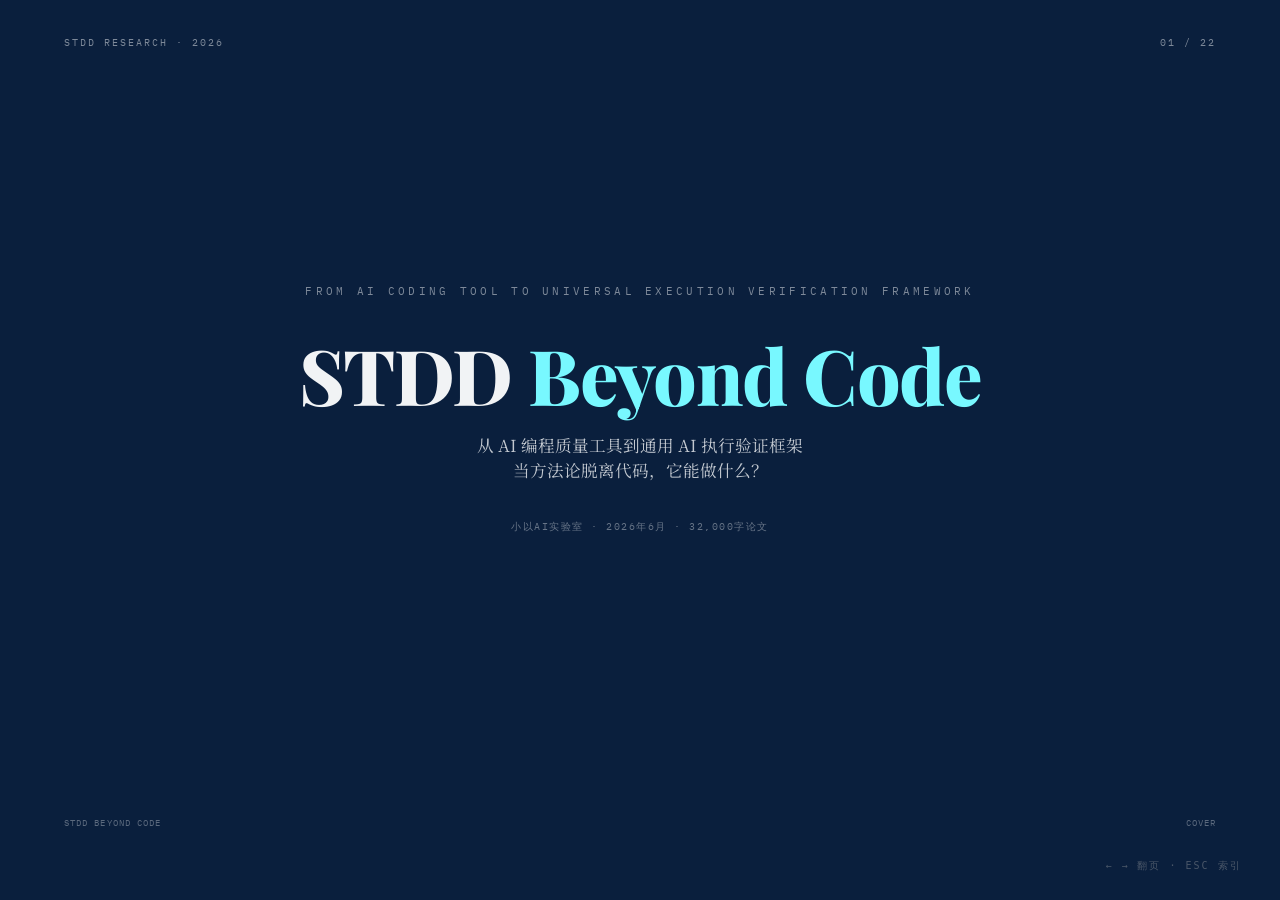
==== commit aa3b8b65: "refactor: PPT 完全重构 — 统一叙事逻辑 5 Parts 22页 Part 1 (P01-04): WHY · 背景与问题 Part 2 (P05-08): WHAT · 理论与方法 P" ====
--- a/ppt/beyond-code.html
+++ b/ppt/beyond-code.html
@@ -1,8 +1,7 @@
 <!DOCTYPE html>
 <html lang="zh-CN">
 <head>
-<meta charset="UTF-8">
-<meta name="viewport" content="width=device-width, initial-scale=1.0">
+<meta charset="UTF-8"><meta name="viewport" content="width=device-width,initial-scale=1.0">
 <title>STDD Beyond Code · 通用AI执行验证框架</title>
 <link href="https://fonts.googleapis.com/css2?family=Playfair+Display:ital,wght@0,400;0,600;0,800;1,400;1,700&family=Source+Serif+4:ital,opsz,wght@0,8..60,300;0,8..60,500;0,8..60,600;1,8..60,400&family=IBM+Plex+Mono:wght@300;400;500;600&family=Noto+Serif+SC:wght@300;400;500;600;700;900&family=Noto+Sans+SC:wght@300;400;500;700;900&display=swap" rel="stylesheet">
 <style>
@@ -11,146 +10,141 @@
 html,body{width:100%;height:100%;overflow:hidden;background:var(--ink);color:var(--paper);font-family:var(--sans-zh)}
 #deck{position:fixed;inset:0;width:10000vw;height:100vh;display:flex;flex-wrap:nowrap;transition:transform .9s cubic-bezier(.77,0,.175,1);z-index:10}
 .slide{width:100vw;height:100vh;flex:0 0 100vw;position:relative;padding:4vh 5vw 8vh 5vw;display:flex;flex-direction:column;overflow-y:auto}
-.slide.light{color:var(--ink);background:var(--paper)}
-.slide.dark{color:var(--paper);background:var(--ink)}
+.slide.light{color:var(--ink);background:var(--paper)}.slide.dark{color:var(--paper);background:var(--ink)}
 .slide.hero{justify-content:center;text-align:center}
-.chrome{display:flex;justify-content:space-between;font-family:var(--mono);font-size:max(10px,.7vw);letter-spacing:.2em;text-transform:uppercase;opacity:.5}
-.foot{margin-top:auto;display:flex;justify-content:space-between;font-family:var(--mono);font-size:max(9px,.65vw);letter-spacing:.15em;text-transform:uppercase;opacity:.4}
+.chrome{display:flex;justify-content:space-between;font-family:var(--mono);font-size:max(10px,.7vw);letter-spacing:.2em;text-transform:uppercase;opacity:.5;margin-bottom:1vh}
+.foot{margin-top:auto;display:flex;justify-content:space-between;font-family:var(--mono);font-size:max(9px,.6vw);letter-spacing:.12em;text-transform:uppercase;opacity:.35}
 .kicker{font-family:var(--mono);font-size:11px;letter-spacing:.3em;text-transform:uppercase;opacity:.5;margin-bottom:2vh}
 .h-hero{font-family:var(--serif-en);font-size:6vw;font-weight:800;line-height:1.05;letter-spacing:-.02em}
 .h-xl{font-family:var(--serif-en);font-size:3.5vw;font-weight:700;line-height:1.1}
-.h-lg{font-size:2.2vw;font-weight:600;line-height:1.25}
-.h-md{font-size:1.4vw;font-weight:600;line-height:1.35}
+.h-lg{font-size:2.2vw;font-weight:600;line-height:1.25}.h-md{font-size:1.4vw;font-weight:600;line-height:1.35}
 .lead{font-family:var(--serif-zh);font-weight:400;font-size:1.3vw;line-height:1.55;opacity:.8}
 .en{font-family:var(--serif-en);font-style:italic;font-weight:500}
 .meta{font-family:var(--mono);font-size:max(10px,.65vw);letter-spacing:.15em;text-transform:uppercase;opacity:.4;margin-top:2vh}
-.g{display:grid;gap:1.5vw;align-content:center;flex:1}
-.g2{grid-template-columns:repeat(2,1fr)}
-.g3{grid-template-columns:repeat(3,1fr)}
-.g4{grid-template-columns:repeat(4,1fr)}
-.g5{grid-template-columns:repeat(5,1fr)}
-.card{background:rgba(255,255,255,0.04);border-radius:6px;padding:2.5vh 1.5vw}.light .card{background:rgba(0,0,0,0.03)}
-.card .emoji{font-size:2.2vw}.card h4{font-size:1.1vw;font-weight:600;margin:.8vh 0}.card p{font-size:.8vw;opacity:.7;line-height:1.45}
-.stat-row{display:flex;gap:3vw;justify-content:center;margin:3vh 0}
-.stat-val{font-family:var(--serif-en);font-size:3.5vw;font-weight:800;color:var(--accent)}.light .stat-val{color:var(--green)}
-.stat-lbl{font-size:.9vw;opacity:.5;margin-top:.3vh}
-.vs{display:grid;grid-template-columns:1fr 60px 1fr;align-items:center;gap:2vw}
-.vs-l{background:rgba(255,255,255,0.03);border:1px solid rgba(255,255,255,0.1);padding:2.5vh 2vw;border-radius:6px}
-.vs-r{background:rgba(0,149,115,0.08);border:1px solid rgba(0,149,115,0.3);padding:2.5vh 2vw;border-radius:6px}
-.light .vs-l{background:rgba(0,0,0,0.02)}.light .vs-r{background:rgba(0,149,115,0.06)}
-.vs-arr{text-align:center;font-size:2vw;opacity:.3}
-.quote{font-family:var(--serif-zh);font-size:1.5vw;font-style:italic;line-height:1.6;opacity:.9;max-width:60vw;margin:2vh auto;text-align:center}
+.g{display:grid;gap:1.5vw;align-content:center;flex:1}.g2{grid-template-columns:repeat(2,1fr)}.g3{grid-template-columns:repeat(3,1fr)}.g4{grid-template-columns:repeat(4,1fr)}
+.card{background:rgba(255,255,255,0.04);border-radius:6px;padding:2.5vh 1.5vw}.light .card{background:rgba(0,0,0,0.03)}.card .emoji{font-size:2.2vw}.card h4{font-size:1.1vw;font-weight:600;margin:.6vh 0}.card p{font-size:.8vw;opacity:.7;line-height:1.45}
+.stat-r{display:flex;gap:3vw;justify-content:center;margin:3vh 0}
+.stat-v{font-family:var(--serif-en);font-size:3.5vw;font-weight:800;color:var(--accent)}.light .stat-v{color:var(--green)}
+.stat-l{font-size:.85vw;opacity:.5;margin-top:.3vh;text-align:center}
 .pipe{display:flex;align-items:center;justify-content:center;gap:1.5vw;margin:3vh 0}
-.pipe-node{text-align:center;padding:1.5vh 1.5vw;border-radius:6px;background:rgba(255,255,255,0.05);min-width:90px}
-.light .pipe-node{background:rgba(0,0,0,0.04)}
-.pipe-node .icon{font-size:2vw}.pipe-node .label{font-size:.75vw;opacity:.7;margin-top:.5vh}
-.pipe-arr{font-size:1.5vw;opacity:.4}
-table{width:100%;border-collapse:collapse;font-size:.78vw}
-th{background:rgba(255,255,255,0.06);padding:1vh 1vw;text-align:left;font-weight:600}
-td{padding:.8vh 1vw;border-bottom:1px solid rgba(255,255,255,0.06)}
-.light th{background:rgba(0,0,0,0.04)}.light td{border-color:rgba(0,0,0,0.06)}
-.cg{color:var(--green);font-weight:600}.cr{color:#ef4444}
-@media(max-width:900px){.h-hero{font-size:8vw}.h-xl{font-size:5vw}.g3,.g4,.g5{grid-template-columns:repeat(2,1fr)}.g2{grid-template-columns:1fr}.vs{grid-template-columns:1fr}.vs-arr{display:none}}
+.pn{text-align:center;padding:1.5vh 1.5vw;border-radius:6px;background:rgba(255,255,255,0.05);min-width:90px}.light .pn{background:rgba(0,0,0,0.04)}.pn .icon{font-size:2vw}.pn .lbl{font-size:.7vw;opacity:.7;margin-top:.5vh}
+.pa{font-size:1.5vw;opacity:.4}
+.vs{display:grid;grid-template-columns:1fr 50px 1fr;align-items:center;gap:1.5vw}
+.vl{background:rgba(255,255,255,0.03);border:1px solid rgba(255,255,255,0.1);padding:2.5vh 2vw;border-radius:6px}
+.vr{background:rgba(0,149,115,0.08);border:1px solid rgba(0,149,115,0.3);padding:2.5vh 2vw;border-radius:6px}
+.light .vl{background:rgba(0,0,0,0.02)}.light .vr{background:rgba(0,149,115,0.06)}.va{text-align:center;font-size:2vw;opacity:.3}
+table{width:100%;border-collapse:collapse;font-size:.78vw}th{background:rgba(255,255,255,0.06);padding:1vh .8vw;text-align:left;font-weight:600}td{padding:.8vh .8vw;border-bottom:1px solid rgba(255,255,255,0.06)}.light th{background:rgba(0,0,0,0.04)}.light td{border-color:rgba(0,0,0,0.06)}.cg{color:var(--green);font-weight:600}.cr{color:#ef4444}
+pre{font-family:var(--mono);font-size:.6vw;line-height:1.7;opacity:.8;background:rgba(0,0,0,0.03);padding:1.5vh 1vw;border-radius:4px}.light pre{background:rgba(0,0,0,0.03)}
+@media(max-width:900px){.h-hero{font-size:8vw}.h-xl{font-size:5vw}.g3,.g4{grid-template-columns:repeat(2,1fr)}.g2{grid-template-columns:1fr}.vs{grid-template-columns:1fr}.va{display:none}}
 </style>
 </head>
 <body>
 <div id="deck">
 
+<!-- ═══════════ PART 1: WHY · 背景与问题 ═══════════ -->
+
 <!-- P01 封面 -->
 <section class="slide hero dark">
-<div class="chrome"><div>STDD Research · 2026</div><div>01 / 28</div></div>
+<div class="chrome"><div>STDD Research · 2026</div><div>01 / 22</div></div>
 <div style="display:grid;gap:2vh;align-content:center;min-height:78vh">
 <div class="kicker">From AI Coding Tool to Universal Execution Verification Framework</div>
 <h1 class="h-hero">STDD<span style="color:var(--accent)"> Beyond Code</span></h1>
 <p class="lead" style="max-width:55vw;margin:0 auto">从 AI 编程质量工具到通用 AI 执行验证框架<br>当方法论脱离代码，它能做什么？</p>
 <div class="meta">小以AI实验室 · 2026年6月 · 32,000字论文</div>
 </div>
-<div class="foot"><div>STDD Beyond Code</div><div>— Cover —</div></div>
+<div class="foot"><div>STDD Beyond Code</div><div>Cover</div></div>
 </section>
 
 <!-- P02 目录 -->
 <section class="slide light">
-<div class="chrome"><div>Outline</div><div>02 / 28</div></div>
-<div class="g g2" style="flex:1">
-<div><div class="kicker">Part 1 · Theory</div>
-<div class="card"><h4>01 研究背景与问题</h4><p>AI编程工具爆发·质量困境·SDD运动</p></div>
-<div class="card" style="margin-top:1vh"><h4>02 理论基础</h4><p>质量模型·过程改进·知识管理·控制论</p></div>
-<div class="card" style="margin-top:1vh"><h4>03 方法论核心</h4><p>三要素循环·六阶段·经验复利</p></div>
-<div class="card" style="margin-top:1vh"><h4>04 Agent验证管线</h4><p>技术架构·断言系统·对比分析</p></div>
-</div>
-<div><div class="kicker">Part 2 · Practice</div>
-<div class="card"><h4>05 金融场景</h4><p>量化策略·风控审计·基金上线·数据报表</p></div>
-<div class="card" style="margin-top:1vh"><h4>06 日常工作</h4><p>官网·文档·客户·新人·决策</p></div>
-<div class="card" style="margin-top:1vh"><h4>07 技术运维</h4><p>部署·配置·CI/CD·事故复盘</p></div>
-<div class="card" style="margin-top:1vh"><h4>08-10 评估·讨论·结论</h4><p>定量数据·适用边界·未来方向</p></div>
+<div class="chrome"><div>Outline</div><div>02 / 22</div></div>
+<div class="g g2" style="flex:1">
+<div><div class="kicker">Part 1 · 为什么</div>
+<div class="card"><h4>03 问题背景</h4><p>AI编程的质量困境与SDD运动的局限</p></div>
+<div class="card" style="margin-top:.8vh"><h4>04 核心论点</h4><p>STDD的核心循环不依赖代码</p></div>
+<div class="kicker" style="margin-top:2vh">Part 2 · 是什么</div>
+<div class="card"><h4>05 理论基础</h4><p>质量模型·过程改进·知识管理·控制论</p></div>
+<div class="card" style="margin-top:.8vh"><h4>06-07 方法论</h4><p>六阶段流程 + 经验复利机制</p></div>
+<div class="card" style="margin-top:.8vh"><h4>08 技术实现</h4><p>Agent验证管线架构</p></div>
+</div>
+<div><div class="kicker">Part 3 · 怎么用</div>
+<div class="card"><h4>09-10 金融场景</h4><p>量化策略·风控审计·基金上线·数据报表</p></div>
+<div class="card" style="margin-top:.8vh"><h4>11-12 日常工作</h4><p>官网维护·文档发布·客户管理·新人入职</p></div>
+<div class="card" style="margin-top:.8vh"><h4>13 技术运维</h4><p>部署验证·配置管理·CI/CD·事故复盘</p></div>
+<div class="kicker" style="margin-top:2vh">Part 4 · 价值与行动</div>
+<div class="card"><h4>14-17 效果评估</h4><p>定量数据·成本效益·组织影响·框架对比</p></div>
+<div class="card" style="margin-top:.8vh"><h4>18-22 展望与行动</h4><p>边界·未来·快速开始·结论</p></div>
 </div>
 </div>
 <div class="foot"><div>STDD Beyond Code</div><div>Outline</div></div>
 </section>
 
-<!-- P03 背景：数据 -->
-<section class="slide dark">
-<div class="chrome"><div>Background</div><div>03 / 28</div></div>
+<!-- P03 背景：AI编程的质量危机 -->
+<section class="slide dark">
+<div class="chrome"><div>Background</div><div>03 / 22</div></div>
 <div style="display:flex;flex-direction:column;justify-content:center;flex:1">
 <div class="kicker">The Quality Crisis</div>
 <h2 class="h-xl">AI 能写代码<span style="color:var(--accent)"><br>但不能保证写对</span></h2>
-<div class="stat-row">
-<div style="text-align:center"><div class="stat-val">38.2%</div><div class="stat-lbl">AI 任务一次通过率<br><small>DAPLab 2026, n=2,847</small></div></div>
-<div style="text-align:center"><div class="stat-val" style="color:#ef4444">14.7%</div><div class="stat-lbl">复杂多文件通过率<br><small>同上</small></div></div>
-<div style="text-align:center"><div class="stat-val">65%</div><div class="stat-lbl">企业AI失败因上下文漂移<br><small>Anthropic 2026</small></div></div>
-<div style="text-align:center"><div class="stat-val">60-90%</div><div class="stat-lbl">编译通过但语义错误<br><small>AWS Kiro 引述</small></div></div>
-</div>
+<div class="stat-r">
+<div style="text-align:center"><div class="stat-v">38.2%</div><div class="stat-l">AI任务一次通过率<br><small>DAPLab 2026, n=2,847</small></div></div>
+<div style="text-align:center"><div class="stat-v" style="color:#ef4444">14.7%</div><div class="stat-l">复杂多文件通过率<br><small>同上</small></div></div>
+<div style="text-align:center"><div class="stat-v">65%</div><div class="stat-l">企业AI失败<br>因上下文漂移<br><small>Anthropic 2026</small></div></div>
+<div style="text-align:center"><div class="stat-v">60-90%</div><div class="stat-l">编译通过但<br>语义错误<br><small>AWS Kiro 引述</small></div></div>
+</div>
+<p class="lead" style="text-align:center;margin-top:2vh">行业共识：<strong>在AI生成代码前，先就"做什么"达成结构化一致</strong> → 规范驱动开发(SDD)运动</p>
 </div>
 <div class="foot"><div>STDD Beyond Code</div><div>Background</div></div>
 </section>
 
 <!-- P04 核心论点 -->
 <section class="slide light">
-<div class="chrome"><div>Core Thesis</div><div>04 / 28</div></div>
-<div class="g g2" style="flex:1">
-<div>
-<div class="kicker">The Argument</div>
-<h2 class="h-xl">STDD 的核心循环<span class="en" style="display:block;font-size:1.8vw;color:var(--green)">不依赖代码</span></h2>
+<div class="chrome"><div>Core Thesis</div><div>04 / 22</div></div>
+<div class="g g2" style="flex:1">
+<div>
+<div class="kicker">The Big Idea</div>
+<h2 class="h-xl">三要素循环<span class="en" style="display:block;font-size:1.6vw;color:var(--green)">不依赖代码</span></h2>
 <div class="pipe" style="margin:3vh 0">
-<div class="pipe-node"><div class="icon">📋</div><div class="label">定义预期</div></div><div class="pipe-arr">→</div>
-<div class="pipe-node"><div class="icon">✅</div><div class="label">验证结果</div></div><div class="pipe-arr">→</div>
-<div class="pipe-node"><div class="icon">🧠</div><div class="label">积累经验</div></div>
-</div>
-<p class="lead">质量不依赖于执行者的身份，而依赖于<strong>"预期是否被明确定义"</strong>和<strong>"结果是否被系统化验证"</strong></p>
+<div class="pn"><div class="icon">📋</div><div class="lbl">定义预期</div></div><div class="pa">→</div>
+<div class="pn"><div class="icon">✅</div><div class="lbl">验证结果</div></div><div class="pa">→</div>
+<div class="pn"><div class="icon">🧠</div><div class="lbl">积累经验</div></div>
+</div>
+<p class="lead">质量不依赖执行者身份，依赖<strong>"预期是否被明确定义"</strong>和<strong>"结果是否被系统化验证"</strong></p>
 </div>
 <div class="vs">
-<div class="vs-l"><h4 class="h-md">编程场景</h4><p class="lead" style="font-size:1vw">GIVEN/WHEN/THEN<br>→ pytest 测试<br>→ 代码失败模式</p></div>
-<div class="vs-arr">→</div>
-<div class="vs-r"><h4 class="h-md" style="color:var(--green)">非编程场景</h4><p class="lead" style="font-size:1vw">前置条件/操作/预期<br>→ Agent CP 断言<br>→ 流程失败模式</p></div>
+<div class="vl"><h4 class="h-md">编程场景</h4><p class="lead" style="font-size:1vw">GIVEN/WHEN/THEN<br>→ pytest 测试<br>→ 代码失败模式</p></div>
+<div class="va">→</div>
+<div class="vr"><h4 class="h-md" style="color:var(--green)">非编程场景</h4><p class="lead" style="font-size:1vw">前置条件/操作/预期<br>→ Agent CP 断言<br>→ 流程失败模式</p></div>
 </div>
 </div>
 <div class="foot"><div>STDD Beyond Code</div><div>Core Thesis</div></div>
 </section>
 
+<!-- ═══════════ PART 2: WHAT · 理论与方法 ═══════════ -->
+
 <!-- P05 理论基础 -->
 <section class="slide dark">
-<div class="chrome"><div>Theory</div><div>05 / 28</div></div>
+<div class="chrome"><div>Theory</div><div>05 / 22</div></div>
 <div class="g g3" style="flex:1">
-<div class="card"><div class="emoji">📐</div><h4>软件质量模型</h4><p>McCall 三要素 · ISO 25010 八特性 · Humphrey 质量门。STDD的12类失败模式覆盖ISO 25010的6个质量特性。</p></div>
-<div class="card"><div class="emoji">🔄</div><h4>过程改进理论</h4><p>Deming PDCA 循环 · CMMI 五级成熟度 · Six Sigma DMAIC。STDD经验系统=自动化DMAIC循环。</p></div>
-<div class="card"><div class="emoji">🧠</div><h4>知识管理模型</h4><p>Nonaka SECI 模型 · Kolb 学习循环。STDD经验FSM精确实现了外化→组合→内化→社会化的知识创造过程。</p></div>
-<div class="card"><div class="emoji">⚙️</div><h4>控制论基础</h4><p>Wiener 反馈控制 · Kolmogorov 复杂性。Spec=目标值，Test=测量值，Learn=纠偏。控制的有效性不依赖被控对象性质。</p></div>
-<div class="card"><div class="emoji">👤</div><h4>人因工程</h4><p>Parasuraman 自动化层级 · Bainbridge 自动化悖论 · Endsley 情境意识。STDD Gate设计=自适应自动化，关键节点保留人工。</p></div>
-<div class="card"><div class="emoji">📊</div><h4>信息与决策论</h4><p>Spec的精确度与AI输出不确定性的反比关系。Spec锚定法L1-L4本质：逐步增加描述精确度以降低实现不确定性。</p></div>
-</div>
-<div class="foot"><div>STDD Beyond Code</div><div>Theoretical Foundations</div></div>
+<div class="card"><div class="emoji">📐</div><h4>软件质量模型</h4><p>McCall三要素·ISO 25010八特性·Humphrey质量门。STDD的12类失败模式覆盖ISO 25010的6个质量特性。</p></div>
+<div class="card"><div class="emoji">🔄</div><h4>过程改进理论</h4><p>Deming PDCA循环·CMMI五级成熟度·Six Sigma DMAIC。STDD经验系统=自动化DMAIC循环。</p></div>
+<div class="card"><div class="emoji">🧠</div><h4>知识管理模型</h4><p>Nonaka SECI模型·Kolb学习循环。STDD经验FSM=可操作的SECI: 外化→组合→内化→社会化。</p></div>
+<div class="card"><div class="emoji">⚙️</div><h4>控制论基础</h4><p>Wiener反馈控制·Kolmogorov复杂性。Spec=目标值，Test=测量值，Learn=纠偏。控制有效性不依赖被控对象。</p></div>
+<div class="card"><div class="emoji">👤</div><h4>人因工程</h4><p>Parasuraman自动化层级·Bainbridge悖论·Endsley情境意识。STDD Gate=自适应自动化。</p></div>
+<div class="card"><div class="emoji">📊</div><h4>信息与决策论</h4><p>Spec精确度与AI输出不确定性的反比关系。锚定法L1-L4=逐步增加描述精确度降低不确定性。</p></div>
+</div>
+<div class="foot"><div>STDD Beyond Code</div><div>Theory</div></div>
 </section>
 
 <!-- P06 六阶段流程 -->
 <section class="slide light">
-<div class="chrome"><div>Methodology</div><div>06 / 28</div></div>
+<div class="chrome"><div>Methodology</div><div>06 / 22</div></div>
 <div class="g g3" style="flex:1">
 <div class="card" style="border-top:2px solid var(--green)"><h4>Phase 1 · UNDERSTAND</h4><p>需求结构化<br>编程: proposal.md<br>非编程: proposal.md</p></div>
 <div class="card" style="border-top:2px solid #ef4444"><h4>Phase 2 · SPEC</h4><p>预期定义<br>编程: GIVEN/WHEN/THEN<br>非编程: agent_spec.yaml</p></div>
 <div class="card" style="border-top:2px solid var(--accent)"><h4>Phase 3 · SLICE</h4><p>任务分解<br>编程: slices.md<br>非编程: 检查点分组</p></div>
 <div class="card" style="border-top:2px solid var(--green)"><h4>Phase 4 · BUILD</h4><p>执行<br>编程: TDD RED→GREEN<br>非编程: Agent操作</p></div>
-<div class="card" style="border-top:2px solid #ef4444"><h4>Phase 5 · VERIFY</h4><p>验证<br>编程: pytest + cov<br>非编程: CP断言验证</p></div>
-<div class="card" style="border-top:2px solid var(--accent)"><h4>Phase 6 · DELIVER</h4><p>归档学习<br>编程: archive + merge<br>非编程: archive + 经验</p></div>
+<div class="card" style="border-top:2px solid #ef4444"><h4>Phase 5 · VERIFY</h4><p>验证<br>编程: pytest+cov<br>非编程: CP断言</p></div>
+<div class="card" style="border-top:2px solid var(--accent)"><h4>Phase 6 · DELIVER</h4><p>归档学习<br>编程: archive+merge<br>非编程: archive+经验</p></div>
 </div>
 <p class="lead" style="text-align:center;margin-top:2vh">六阶段的本质不依赖"代码"——每个阶段的抽象含义是通用的</p>
 <div class="foot"><div>STDD Beyond Code</div><div>Six Phases</div></div>
@@ -158,176 +152,216 @@
 
 <!-- P07 经验复利 -->
 <section class="slide dark">
-<div class="chrome"><div>Experience</div><div>07 / 28</div></div>
+<div class="chrome"><div>Experience</div><div>07 / 22</div></div>
 <div style="display:flex;flex-direction:column;justify-content:center;flex:1">
 <div class="kicker">The Compound Effect</div>
-<h2 class="h-xl">经验复利<span class="en" style="display:block;font-size:1.5vw;color:var(--accent)">E(n) = E(0) + αn(1-e^(-βn))</span></h2>
+<h2 class="h-xl">经验复利<span class="en" style="display:block;font-size:1.4vw;color:var(--accent)">E(n) = E(0) + αn(1-e^(-βn))</span></h2>
 <div class="pipe" style="margin:3vh 0">
-<div class="pipe-node"><div class="icon">🔍</div><div class="label">V2.4<br>项目级</div></div><div class="pipe-arr">→</div>
-<div class="pipe-node"><div class="icon">🌐</div><div class="label">V2.5<br>社区共享</div></div><div class="pipe-arr">→</div>
-<div class="pipe-node"><div class="icon">📊</div><div class="label">V2.7<br>溯源体系</div></div><div class="pipe-arr">→</div>
-<div class="pipe-node" style="border:1px solid var(--accent)"><div class="icon">🏦</div><div class="label">V3.0+<br>领域包</div></div>
+<div class="pn"><div class="icon">🔍</div><div class="lbl">V2.4<br>项目级</div></div><div class="pa">→</div>
+<div class="pn"><div class="icon">🌐</div><div class="lbl">V2.5<br>社区共享</div></div><div class="pa">→</div>
+<div class="pn"><div class="icon">📊</div><div class="lbl">V2.7<br>溯源体系</div></div><div class="pa">→</div>
+<div class="pn" style="border:1px solid var(--accent)"><div class="icon">🏦</div><div class="lbl">V3.0+<br>领域包</div></div>
 </div>
 <div class="g g3" style="margin-top:2vh">
-<div class="card"><h4>🏦 金融包</h4><p>策略/风控/基金/合规</p></div>
-<div class="card"><h4>🏥 医疗包</h4><p>FDA/CE认证/数据完整性</p></div>
-<div class="card"><h4>⚖️ 法律包</h4><p>GDPR/SOC2/等保合规</p></div>
-</div>
-</div>
-<div class="foot"><div>STDD Beyond Code</div><div>Experience Network Effect</div></div>
+<div class="card"><h4>🏦 金融包</h4><p>策略·风控·基金·合规</p></div>
+<div class="card"><h4>🏥 医疗包</h4><p>FDA/CE认证·数据完整性</p></div>
+<div class="card"><h4>⚖️ 法律包</h4><p>GDPR·SOC2·等保合规</p></div>
+</div>
+</div>
+<div class="foot"><div>STDD Beyond Code</div><div>Experience</div></div>
 </section>
 
 <!-- P08 Agent验证管线 -->
 <section class="slide light">
-<div class="chrome"><div>Technology</div><div>08 / 28</div></div>
-<div class="g g2" style="flex:1">
-<div>
-<h3 class="h-md">agent_spec.yaml</h3>
-<pre style="font-family:var(--mono);font-size:.6vw;line-height:1.7;opacity:.8;background:rgba(0,0,0,0.03);padding:1.5vh 1vw;border-radius:4px">
-meta: { task_id, system }
+<div class="chrome"><div>Technology</div><div>08 / 22</div></div>
+<div class="g g2" style="flex:1">
+<div>
+<h3 class="h-md">agent_spec.yaml — 机器可执行+人类可读</h3>
+<pre>
+meta:
+  task_id: deploy-staging
+  system: production-server
 steps:
   - id: CP-1
-    action: curl /health
+    description: 健康检查
+    action: curl https://host/health
     assertions:
       - type: http_status
         expected: 200
       - type: stdout_contains
         expected: "ok"
-rollback: { steps: [...] }</pre>
-</div>
-<div style="display:flex;flex-direction:column;gap:1.5vh">
+  - id: CP-2
+    action: docker compose up -d
+    assertions:
+      - type: exit_code
+        expected: 0
+rollback:
+  steps:
+    - docker compose down
+    - docker compose up -d --no-build</pre>
+</div>
+<div style="display:flex;flex-direction:column;gap:1.5vh;justify-content:center">
 <div class="card"><h4>🔧 6种断言类型</h4><p>exit_code / stdout / stderr / http_status / file_exists / file_contains</p></div>
-<div class="card"><h4>🎯 双用途设计</h4><p>机器可执行指令 = 人类可读SOP。文档永不漂移</p></div>
-<div class="card"><h4>⚡ 效率提升</h4><p>部署验证: 15-20分钟 → 90秒（-92%）</p></div>
-<div class="card"><h4>🔄 回滚支持</h4><p>失败后不自动回滚，生成报告提示人工确认</p></div>
+<div class="card"><h4>🎯 双用途设计</h4><p>机器可执行指令 = 人类可读SOP文档。永不漂移。</p></div>
+<div class="card"><h4>⚡ 效率提升</h4><p>部署验证: 15-20分钟 → 90秒 (-92%)</p></div>
+<div class="card"><h4>🔄 回滚机制</h4><p>失败后不自动回滚，生成报告提示人工确认</p></div>
 </div>
 </div>
 <div class="foot"><div>STDD Beyond Code</div><div>Agent Pipeline</div></div>
 </section>
 
+<!-- ═══════════ PART 3: HOW · 场景实践 ═══════════ -->
+
 <!-- P09 金融：量化策略 -->
 <section class="slide dark">
-<div class="chrome"><div>Finance · Quant</div><div>09 / 28</div></div>
+<div class="chrome"><div>Finance · Quant</div><div>09 / 22</div></div>
 <div class="g g2" style="flex:1">
 <div>
 <div class="kicker">Case Study: TStrategy V4.2</div>
-<h3 class="h-lg">量化策略上线<span class="en" style="display:block;font-size:1.2vw;color:var(--accent)">5 CP 覆盖完整验证链</span></h3>
+<h3 class="h-lg">量化策略上线<span class="en" style="display:block;font-size:1vw;color:var(--accent)">5 CP · 40+经验 · 零遗漏</span></h3>
 <div class="card" style="margin-top:2vh"><h4>CP体系</h4><p>CP-1 数据完整性 · CP-2 参数合规 · CP-3 风控规则 · CP-4 订单模拟 · CP-5 绩效指标</p></div>
-<div class="card" style="margin-top:1vh"><h4>经验库</h4><p>40+ 量化特有失败模式 · 未来函数检测 · 过拟合预警 · 交易成本偏差</p></div>
-</div>
-<div>
-<div class="stat-row" style="flex-direction:column;gap:1.5vh">
-<div><span class="cg" style="font-size:2vw;font-weight:800">-100%</span><br><span style="font-size:.8vw;opacity:.7">策略上线遗漏率: 15%→0%</span></div>
-<div><span class="cg" style="font-size:2vw;font-weight:800">+100%</span><br><span style="font-size:.8vw;opacity:.7">审计追溯率: 0%→100%</span></div>
-<div><span class="cg" style="font-size:2vw;font-weight:800">-66%</span><br><span style="font-size:.8vw;opacity:.7">回测-实盘偏差: 3.2%→1.1%</span></div>
-</div>
-</div>
-</div>
-<div class="foot"><div>STDD Beyond Code</div><div>Finance · Quant Strategy</div></div>
-</section>
-
-<!-- P10 金融：风控+基金 -->
-<section class="slide light">
-<div class="chrome"><div>Finance · Risk</div><div>10 / 28</div></div>
-<div class="g g2" style="flex:1">
-<div class="card" style="border-left:3px solid var(--green)"><div class="emoji">🛡️</div><h4>风控规则变更审计</h4><p>完整审计追溯链: 风控需求 → proposal → Gate确认 → test-report → archive。每条风控变更有完整的决策记录和验证证据。满足巴塞尔III和中国银保监会合规要求。</p></div>
-<div class="card" style="border-left:3px solid var(--accent)"><div class="emoji">🏦</div><h4>基金产品上线</h4><p>20+ CP标准化检查清单。跨托管/备案/销售/清算系统协调。检查项遗漏率: 人工10-15% → STDD 0%。跨部门沟通成本减少60%。</p></div>
-<div class="card" style="border-left:3px solid #e67e22"><div class="emoji">📊</div><h4>数据报表验证</h4><p>5 CP: 数据源完整性→关键指标交叉验证→异常值检测→格式合规→发送确认。人工核对工作量减少80%。</p></div>
-<div class="card" style="border-left:3px solid #8b5cf6"><div class="emoji">💡</div><h4>金融场景ROI</h4><p>单次实盘部署潜在损失=X。STDD降低遗漏率90%，ROI≈9X/投入。管理千万级资金的量化团队，ROI可达100:1以上。</p></div>
+<div class="card" style="margin-top:1vh"><h4>关键经验</h4><p>EXP-001: 未来函数检测 · EXP-002: 过拟合预警 · EXP-003: 交易成本偏差 · EXP-004: 分红除权跳空</p></div>
+</div>
+<div style="display:flex;flex-direction:column;gap:2vh;justify-content:center">
+<div class="card" style="text-align:center"><span style="font-size:2.5vw;font-weight:800" class="cg">-100%</span><br><span>策略上线遗漏率: 15%→0%</span></div>
+<div class="card" style="text-align:center"><span style="font-size:2.5vw;font-weight:800" class="cg">-66%</span><br><span>回测-实盘偏差: 3.2%→1.1%</span></div>
+<div class="card" style="text-align:center"><span style="font-size:2.5vw;font-weight:800" class="cg">+100%</span><br><span>审计追溯率: 0%→100%</span></div>
+</div>
+</div>
+<div class="foot"><div>STDD Beyond Code</div><div>Finance · Quant</div></div>
+</section>
+
+<!-- P10 金融：风控+基金+报表 -->
+<section class="slide light">
+<div class="chrome"><div>Finance · More</div><div>10 / 22</div></div>
+<div class="g g2" style="flex:1">
+<div class="card" style="border-left:3px solid var(--green)"><div class="emoji">🛡️</div><h4>风控规则审计</h4><p>完整追溯链: 需求→proposal→Gate→test-report→archive。满足巴塞尔III和中国银保监会合规要求。传统邮件审批→结构化Gate确认。</p></div>
+<div class="card" style="border-left:3px solid var(--accent)"><div class="emoji">🏦</div><h4>基金产品上线</h4><p>20+ CP标准化检查清单。跨托管/备案/销售/清算系统协调。遗漏率: 15%→0%。跨部门沟通: -60%。</p></div>
+<div class="card" style="border-left:3px solid #e67e22"><div class="emoji">📊</div><h4>数据报表验证</h4><p>5 CP: 数据源完整性→交叉验证→异常检测→格式合规→发送。人工核对工作量-80%。</p></div>
+<div class="card" style="border-left:3px solid #8b5cf6"><div class="emoji">💡</div><h4>金融ROI分析</h4><p>单次实盘部署潜在损失=X。STDD降低遗漏率90%。管理千万级资金的团队，ROI可达100:1以上。</p></div>
 </div>
 <div class="foot"><div>STDD Beyond Code</div><div>Finance · Risk & Fund</div></div>
 </section>
 
-<!-- P11 日常：官网维护 -->
-<section class="slide dark">
-<div class="chrome"><div>Daily · Website</div><div>11 / 28</div></div>
-<div class="g g2" style="flex:1">
-<div>
-<div class="kicker">Live Demo: stdd.io V2.5</div>
-<h3 class="h-lg">官网维护<span class="en" style="display:block;font-size:1vw;color:var(--accent)">STDD管理STDD官网</span></h3>
-<div class="card" style="margin-top:1.5vh"><h4>6个CP自动验证</h4><p>CP-1 链接有效性 · CP-2 中英双语 · CP-3 响应式 · CP-4 版本号 · CP-5 性能 · CP-6 SEO</p></div>
+<!-- P11 日常：官网+文档 -->
+<section class="slide dark">
+<div class="chrome"><div>Daily Work</div><div>11 / 22</div></div>
+<div class="g g2" style="flex:1">
+<div>
+<div class="kicker">Live Demo: STDD官网 V2.5</div>
+<h3 class="h-lg">官网维护 + 文档发布<span class="en" style="display:block;font-size:.9vw;color:var(--accent)">最成熟的非编程实践</span></h3>
+<div class="card" style="margin-top:1.5vh"><h4>官网 6 CP</h4><p>链接有效性·中英双语·响应式·版本号·性能·SEO。回滚率15%→0%。中英不同步2-3处→0。</p></div>
+<div class="card" style="margin-top:1vh"><h4>文档 4 CP</h4><p>版本号一致性·内部链接·代码可执行·中英段落。版本不一致-85%。新增CLI文档遗漏-90%。</p></div>
+</div>
+<div style="display:flex;flex-direction:column;gap:1vh;justify-content:center">
+<div class="card" style="text-align:center"><span style="font-size:2.5vw;font-weight:800" class="cg">-100%</span><br>发布回滚率</div>
+<div class="card" style="text-align:center"><span style="font-size:2.5vw;font-weight:800" class="cg">-85%</span><br>文档不一致</div>
+<div class="card" style="text-align:center"><span style="font-size:2.5vw;font-weight:800" class="cg">-100%</span><br>链接失效遗漏</div>
+</div>
+</div>
+<div class="foot"><div>STDD Beyond Code</div><div>Daily · Website & Docs</div></div>
+</section>
+
+<!-- P12 日常：客户+新人+决策 -->
+<section class="slide light">
+<div class="chrome"><div>Daily Work</div><div>12 / 22</div></div>
+<div class="g g2" style="flex:1">
+<div class="card"><div class="emoji">🤝</div><h4>客户需求管理</h4><p>真实案例: 金融软件公司。客户需求→proposal→Gate锁定→验收。需求变更-77%。验收一次通过率33%→100%。返工31%→8%。满意度3.2→4.6/5。</p></div>
+<div class="card"><div class="emoji">👋</div><h4>新人Onboarding</h4><p>15 CP标准化流程。入职5天→2天(-60%)。拟合曲线T(n)≈5.2×n^(-0.38)。第10人≈2.1天。年ROI 15:1。</p></div>
+<div class="card"><div class="emoji">🎯</div><h4>会议决策追踪</h4><p>技术决策不再依赖聊天记录。每个决策走proposal→design→archive。6个月后准确回忆: 口头30%→文档100%。</p></div>
+<div class="card"><div class="emoji">💡</div><h4>经验跨域迁移</h4><p>官网中英不一致经验→文档中英检查CP。金融参数交叉验证→配置diff对比CP。场景越多，交叉越丰富。</p></div>
+</div>
+<div class="foot"><div>STDD Beyond Code</div><div>Daily · Client & Onboarding</div></div>
+</section>
+
+<!-- P13 运维场景 -->
+<section class="slide dark">
+<div class="chrome"><div>DevOps</div><div>13 / 22</div></div>
+<div class="g g2" style="flex:1">
+<div>
+<div class="kicker">Production Operations</div>
+<h3 class="h-lg">部署验证<span class="en" style="display:block;font-size:.9vw;color:var(--accent)">5 CP · 90秒 · 13.3%拦截率</span></h3>
+<div class="card" style="margin-top:1.5vh"><p>CP-1 镜像拉取 · CP-2 容器启动 · CP-3 健康检查 · CP-4 日志异常 · CP-5 回滚就绪</p></div>
+<div class="card" style="margin-top:1vh"><span class="cg">效率: 15min→90s (-92%)</span><br><span>30次部署拦截4次问题 (13.3%)</span></div>
 </div>
 <div style="display:flex;flex-direction:column;gap:1.5vh;justify-content:center">
-<div class="card"><span class="cg" style="font-size:1.5vw;font-weight:800">-100%</span><br>发布回滚率: 15%→0%</div>
-<div class="card"><span class="cg" style="font-size:1.5vw;font-weight:800">-100%</span><br>中英不同步: 2-3处→0</div>
-<div class="card"><span class="cg" style="font-size:1.5vw;font-weight:800">-100%</span><br>链接失效: 发布后发现→发布前拦截</div>
-</div>
-</div>
-<div class="foot"><div>STDD Beyond Code</div><div>Daily · Website</div></div>
-</section>
-
-<!-- P12 日常：文档+客户 -->
-<section class="slide light">
-<div class="chrome"><div>Daily · Docs</div><div>12 / 28</div></div>
-<div class="g g2" style="flex:1">
-<div class="card"><div class="emoji">📖</div><h4>技术文档发布</h4><p>4 CP: 版本号一致性+链接有效性+代码可执行+中英同步。版本不一致: -85%。新增CLI文档遗漏: -90%。</p></div>
-<div class="card"><div class="emoji">🤝</div><h4>客户需求管理</h4><p>真实案例: 金融软件公司。需求变更: -77%。验收一次通过率: 33%→100%。返工工时: 31%→8%。客户满意度: 3.2→4.6/5。</p></div>
-<div class="card"><div class="emoji">🎯</div><h4>会议决策追踪</h4><p>技术决策不再依赖聊天记录。proposal+design.md永久可追溯。6个月后准确回忆率: 口头30%→文档100%。</p></div>
-<div class="card"><div class="emoji">👋</div><h4>新人Onboarding</h4><p>15 CP标准化流程。入职时间: 5天→2天(-60%)。T(n)≈5.2×n^(-0.38)。年ROI: 15:1。</p></div>
-</div>
-<div class="foot"><div>STDD Beyond Code</div><div>Daily · Docs & Clients</div></div>
-</section>
-
-<!-- P13 运维场景 -->
-<section class="slide dark">
-<div class="chrome"><div>DevOps</div><div>13 / 28</div></div>
-<div class="g g2" style="flex:1">
-<div><div class="kicker">Production Operations</div><h3 class="h-lg">部署验证<span class="en" style="display:block;font-size:1vw;color:var(--accent)">5 CP · 90秒 · 13.3%拦截率</span></h3>
-<div class="card"><p>CP-1 镜像拉取 · CP-2 容器启动 · CP-3 健康检查 · CP-4 日志异常 · CP-5 回滚就绪</p></div>
-<div class="card" style="margin-top:1vh"><span class="cg">效率: 15分钟→90秒(-92%)</span><br><span>30次部署拦截4次问题(13.3%)</span></div></div>
-<div style="display:flex;flex-direction:column;gap:1.5vh">
-<div class="card"><h4>⚙️ 配置变更</h4><p>5 CP: 快照→校验→生效→回归→回滚。20次变更0生产告警(使用前10%)</p></div>
-<div class="card"><h4>🔄 CI/CD质量门</h4><p>7项自动检查。非代码项目自动切换检查维度</p></div>
-<div class="card"><h4>📋 事故复盘</h4><p>完整STDD流程。经验永久沉淀。V2.7事故→2条经验→5项V2.8修复</p></div>
+<div class="card"><h4>⚙️ 配置变更管理</h4><p>5 CP: 快照→校验→生效→回归→回滚。20次变更0生产告警(此前10%)</p></div>
+<div class="card"><h4>🔄 CI/CD 质量门</h4><p>7项自动检查。非代码项目自动切换检查维度。push触发全自动。</p></div>
+<div class="card"><h4>📋 事故复盘</h4><p>完整STDD流程。V2.7事故→2条经验→驱动V2.8的5项流程修复</p></div>
 </div>
 </div>
 <div class="foot"><div>STDD Beyond Code</div><div>DevOps</div></div>
 </section>
 
-<!-- P14 效果评估 -->
-<section class="slide light">
-<div class="chrome"><div>Evaluation</div><div>14 / 28</div></div>
-<div class="g g3" style="flex:1;align-content:center">
-<div class="card" style="text-align:center"><div style="font-size:3vw;color:var(--green);font-weight:800">-100%</div><p>策略遗漏率</p></div>
-<div class="card" style="text-align:center"><div style="font-size:3vw;color:var(--green);font-weight:800">-85%</div><p>文档不一致</p></div>
-<div class="card" style="text-align:center"><div style="font-size:3vw;color:var(--green);font-weight:800">-60%</div><p>新人上手时间</p></div>
-<div class="card" style="text-align:center"><div style="font-size:3vw;color:var(--green);font-weight:800">+400%</div><p>经验留存率</p></div>
-<div class="card" style="text-align:center"><div style="font-size:3vw;color:var(--green);font-weight:800">-74%</div><p>需求返工率</p></div>
-<div class="card" style="text-align:center"><div style="font-size:3vw;color:var(--green);font-weight:800">-92%</div><p>部署验证时间</p></div>
-</div>
-<p class="lead" style="text-align:center;margin-top:2vh">基于3个项目·50+ change·6个月数据</p>
-<div class="foot"><div>STDD Beyond Code</div><div>Evaluation</div></div>
-</section>
-
-<!-- P15 成本效益 -->
-<section class="slide dark">
-<div class="chrome"><div>ROI</div><div>15 / 28</div></div>
-<div class="g g2" style="flex:1">
-<div>
-<h3 class="h-lg">成本效益分析</h3>
+<!-- ═══════════ PART 4: SO WHAT · 效果与价值 ═══════════ -->
+
+<!-- P14 效果数据汇总 -->
+<section class="slide light">
+<div class="chrome"><div>Results</div><div>14 / 22</div></div>
+<div style="display:flex;flex-direction:column;justify-content:center;flex:1">
+<div class="kicker">3 Projects · 50+ Changes · 6 Months</div>
+<h2 class="h-xl">定量效果评估</h2>
+<div class="g g3" style="margin-top:3vh">
+<div class="card" style="text-align:center"><div style="font-size:3vw;font-weight:800" class="cg">-100%</div><p>策略遗漏率<br><small>15%→0%</small></p></div>
+<div class="card" style="text-align:center"><div style="font-size:3vw;font-weight:800" class="cg">-85%</div><p>文档不一致<br><small>每版本2-3处→0</small></p></div>
+<div class="card" style="text-align:center"><div style="font-size:3vw;font-weight:800" class="cg">-60%</div><p>新人上手<br><small>5天→2天</small></p></div>
+<div class="card" style="text-align:center"><div style="font-size:3vw;font-weight:800" class="cg">+400%</div><p>经验留存率<br><small>20%→100%</small></p></div>
+<div class="card" style="text-align:center"><div style="font-size:3vw;font-weight:800" class="cg">-74%</div><p>需求返工率<br><small>31%→8%</small></p></div>
+<div class="card" style="text-align:center"><div style="font-size:3vw;font-weight:800" class="cg">-92%</div><p>部署验证时间<br><small>15min→90s</small></p></div>
+</div>
+</div>
+<div class="foot"><div>STDD Beyond Code</div><div>Results</div></div>
+</section>
+
+<!-- P15 成本效益分析 -->
+<section class="slide dark">
+<div class="chrome"><div>ROI</div><div>15 / 22</div></div>
+<div class="g g2" style="flex:1">
+<div>
+<h3 class="h-lg">成本效益</h3>
 <table style="margin-top:2vh">
 <tr><th>场景</th><th>投入</th><th>年收益</th><th>ROI</th></tr>
-<tr><td>量化策略上线</td><td>2h×200元</td><td>避免实盘损失</td><td class="cg">100:1+</td></tr>
-<tr><td>新人Onboarding</td><td>4h×200元</td><td>12,000元</td><td class="cg">15:1</td></tr>
-<tr><td>官网维护</td><td>30min×200元</td><td>避免回滚修复</td><td class="cg">20:1</td></tr>
-<tr><td>文档发布</td><td>15min×200元</td><td>避免信息错误</td><td class="cg">10:1</td></tr>
+<tr><td>量化策略上线</td><td>2h</td><td>避免实盘损失</td><td class="cg">100:1+</td></tr>
+<tr><td>新人Onboarding</td><td>4h</td><td>¥12,000</td><td class="cg">15:1</td></tr>
+<tr><td>官网维护</td><td>30min</td><td>避免回滚修复</td><td class="cg">20:1</td></tr>
+<tr><td>文档发布</td><td>15min</td><td>避免信息错误</td><td class="cg">10:1</td></tr>
 </table>
 </div>
 <div>
 <h3 class="h-lg">经验复利曲线</h3>
-<div class="card"><p>经验条目数 E(n) = E(0) + αn(1-e^(-βn))</p></div>
-<div class="card" style="margin-top:1vh"><h4>社区网络效应</h4><p>V2.5引入社区池后，E(0)≠0。用户越多→经验越丰富→产品越好→用户越多。正向飞轮。</p></div>
-<div class="card" style="margin-top:1vh"><h4>学习曲线下降</h4><p>新人入职: T(n)≈5.2×n^(-0.38)。第10人≈2.1天。渐近线≈1.5天。</p></div>
-</div>
-</div>
-<div class="foot"><div>STDD Beyond Code</div><div>ROI Analysis</div></div>
-</section>
-
-<!-- P16 对比分析 -->
-<section class="slide light">
-<div class="chrome"><div>Comparison</div><div>16 / 28</div></div>
-<div style="display:flex;flex-direction:column;justify-content:center;flex:1">
-<h3 class="h-lg">9框架非编程适用性对比</h3>
+<div class="card"><p>经验条目数: E(n)=E(0)+αn(1-e^(-βn))。社区网络效应: 用户越多→E(0)越大→起点越高。</p></div>
+<div class="card" style="margin-top:1vh"><h4>学习曲线</h4><p>新人入职: T(n)≈5.2×n^(-0.38), R²=0.97。第10人≈2.1天。渐近线≈1.5天。</p></div>
+<div class="card" style="margin-top:1vh"><h4>质量基线</h4><p>经验库持续积累，每个场景的"最低可接受标准"自动提高。不是团队更努力了，是系统记住了坑。</p></div>
+</div>
+</div>
+<div class="foot"><div>STDD Beyond Code</div><div>ROI</div></div>
+</section>
+
+<!-- P16 组织影响 -->
+<section class="slide light">
+<div class="chrome"><div>Organization</div><div>16 / 22</div></div>
+<div class="g g2" style="flex:1">
+<div>
+<h3 class="h-lg">组织层面影响</h3>
+<div class="card"><h4>🧠 知识传承去人格化</h4><p>关键知识不再锁在个别老员工脑中。V2.7-V2.8: 核心贡献者2-3人，新人2天掌握全部历史踩坑。</p></div>
+<div class="card"><h4>✅ 决策质量提升</h4><p>V2.7-V2.8: 25个Gate确认决策仅1个被否定(4%)。V2.0-V2.5非正式决策: 30%被后续推翻。</p></div>
+<div class="card"><h4>🤝 协作效率提升</h4><p>量化团队跨角色沟通4.5h→1.2h(-73%)。agent_spec本身就是跨职能沟通介质。</p></div>
+</div>
+<div>
+<h3 class="h-lg">方法论启示</h3>
+<div class="card"><h4>启示1</h4><p>质量保障应独立于领域。AI能力趋于同质化→经验积累是真正的护城河。</p></div>
+<div class="card"><h4>启示2</h4><p>人机协作的界面设计至关重要。"自动化梯度"优于"全自动或全手动"的二元选择。</p></div>
+<div class="card"><h4>启示3</h4><p>隐性→显性知识转化是组织能力建设的核心。STDD经验FSM=可操作的SECI模型实现。</p></div>
+</div>
+</div>
+<div class="foot"><div>STDD Beyond Code</div><div>Organization</div></div>
+</section>
+
+<!-- P17 框架对比 -->
+<section class="slide dark">
+<div class="chrome"><div>Comparison</div><div>17 / 22</div></div>
+<div style="display:flex;flex-direction:column;justify-content:center;flex:1">
+<h3 class="h-lg">9 大框架非编程适用性对比</h3>
 <table style="margin-top:2vh">
 <tr><th>框架</th><th>非编程</th><th>TDD</th><th>经验</th><th>社区</th><th>失败检查</th><th>开源</th></tr>
 <tr><td class="cg">STDD V2.8</td><td class="cg">⭐⭐⭐⭐⭐</td><td class="cg">✅</td><td class="cg">5态FSM</td><td class="cg">✅</td><td class="cg">12类</td><td>MIT</td></tr>
@@ -342,151 +376,82 @@
 <div class="foot"><div>STDD Beyond Code</div><div>Comparison</div></div>
 </section>
 
-<!-- P17 适用边界 -->
-<section class="slide dark">
-<div class="chrome"><div>Scope</div><div>17 / 28</div></div>
-<div class="g g3" style="flex:1;align-content:center">
+<!-- ═══════════ PART 5: NOW WHAT · 展望与行动 ═══════════ -->
+
+<!-- P18 适用边界 -->
+<section class="slide light">
+<div class="chrome"><div>Scope</div><div>18 / 22</div></div>
+<div style="display:flex;flex-direction:column;justify-content:center;flex:1">
+<div class="kicker">When to Use · When Not to Use</div>
+<h2 class="h-xl">适用性边界</h2>
+<div class="g g3" style="margin-top:3vh">
 <div class="card" style="border-top:2px solid var(--green)"><div class="emoji">✅</div><h4>适用条件</h4><p>可定义预期结果<br>可客观验证<br>有重复性<br>经验积累有意义</p></div>
 <div class="card" style="border-top:2px solid #e67e22"><div class="emoji">⚠️</div><h4>需要适配</h4><p>需扩展失败模式类别<br>需定制agent_spec模板<br>需建立领域术语表</p></div>
 <div class="card" style="border-top:2px solid #ef4444"><div class="emoji">❌</div><h4>不适用</h4><p>纯创意工作<br>一次性任务<br>需实时直觉判断<br>无法客观验证</p></div>
 </div>
 <p class="lead" style="text-align:center;margin-top:3vh">核心判断标准：<strong>能否定义"做好是什么样"？</strong></p>
-<div class="foot"><div>STDD Beyond Code</div><div>Scope & Boundaries</div></div>
-</section>
-
-<!-- P18 未来方向 -->
-<section class="slide light">
-<div class="chrome"><div>Future</div><div>18 / 28</div></div>
+</div>
+<div class="foot"><div>STDD Beyond Code</div><div>Scope</div></div>
+</section>
+
+<!-- P19 未来方向 -->
+<section class="slide dark">
+<div class="chrome"><div>Future</div><div>19 / 22</div></div>
 <div class="g g2" style="flex:1">
 <div>
 <h3 class="h-lg">短期 (6个月)</h3>
-<div class="card"><h4>🏦 领域经验包</h4><p>金融/医疗/法律垂直领域预置agent_spec模板和经验库</p></div>
-<div class="card" style="margin-top:1vh"><h4>🤖 AI辅助CP生成</h4><p>自然语言→agent_spec.yaml自动生成</p></div>
-<div class="card" style="margin-top:1vh"><h4>📊 多项目分析</h4><p>跨项目经验关联，识别领域级通用失败模式</p></div>
+<div class="card"><h4>🏦 领域经验包</h4><p>金融/医疗/法律垂直领域预置agent_spec模板和经验库，社区贡献+官方审核。</p></div>
+<div class="card" style="margin-top:1vh"><h4>🤖 AI辅助CP生成</h4><p>自然语言描述→agent_spec.yaml自动生成。降低非技术用户的使用门槛。</p></div>
+<div class="card" style="margin-top:1vh"><h4>📊 多项目分析</h4><p>基于project-index.yaml跨项目经验关联，识别领域级通用失败模式。</p></div>
 </div>
 <div>
 <h3 class="h-lg">中长期 (6-24月)</h3>
-<div class="card"><h4>🔗 多系统Agent验证</h4><p>跨系统业务流程: 下单→支付→物流→通知。TEAM版核心能力</p></div>
-<div class="card" style="margin-top:1vh"><h4>🎯 自适应检查点</h4><p>AI根据历史经验自动调整CP优先级。高频失败→强制检查</p></div>
-<div class="card" style="margin-top:1vh"><h4>💹 经验效果量化</h4><p>每条经验的经济价值模型。阻止问题的潜在损失=经验的ROI</p></div>
+<div class="card"><h4>🔗 多系统Agent验证</h4><p>跨系统业务流程: 下单→支付→物流→通知。TEAM版核心能力。</p></div>
+<div class="card" style="margin-top:1vh"><h4>🎯 自适应检查点</h4><p>AI根据历史经验自动调整CP优先级。高频失败点→强制检查。长期PASS→降级快速检查。</p></div>
+<div class="card" style="margin-top:1vh"><h4>💹 经验效果量化</h4><p>每条经验的经济价值模型。阻止问题的潜在损失=经验的ROI。量化经验库价值。</p></div>
 </div>
 </div>
 <div class="foot"><div>STDD Beyond Code</div><div>Future</div></div>
 </section>
 
-<!-- P19 为什么金融 -->
-<section class="slide dark">
-<div class="chrome"><div>Insight</div><div>19 / 28</div></div>
-<div style="display:flex;flex-direction:column;justify-content:center;flex:1">
-<div class="kicker">Why Finance First</div>
-<h2 class="h-xl">为什么金融最适合 STDD？</h2>
-<div class="g g2" style="margin-top:3vh">
-<div><h4 class="h-md" style="color:var(--accent)">传统痛点</h4>
-<div class="card" style="margin-top:1vh"><span class="cr">风险1</span><p>策略上线靠人工checklist，遗漏→实盘损失</p></div>
-<div class="card"><span class="cr">风险2</span><p>风控变更靠邮件审批，不可追溯不可审计</p></div>
-<div class="card"><span class="cr">风险3</span><p>报表靠人工核对，疲劳→遗漏→监管风险</p></div></div>
-<div><h4 class="h-md" style="color:var(--green)">STDD 方案</h4>
-<div class="card" style="margin-top:1vh;border:1px solid rgba(0,149,115,0.3)"><span class="cg">方案1</span><p>agent_spec CP自动验证→零遗漏</p></div>
-<div class="card" style="border:1px solid rgba(0,149,115,0.3)"><span class="cg">方案2</span><p>Gate确认门→完整决策链→合规审计</p></div>
-<div class="card" style="border:1px solid rgba(0,149,115,0.3)"><span class="cg">方案3</span><p>自动化验证→人只复核异常→效率+精度</p></div></div>
-</div>
-<p class="lead" style="text-align:center;margin-top:3vh">金融是"零容错"领域 → STDD的"定义预期→逐条验证"天然匹配</p>
-</div>
-<div class="foot"><div>STDD Beyond Code</div><div>Why Finance</div></div>
-</section>
-
-<!-- P20 日常场景模式 -->
-<section class="slide light">
-<div class="chrome"><div>Patterns</div><div>20 / 28</div></div>
-<div style="display:flex;flex-direction:column;justify-content:center;flex:1">
-<div class="kicker">Three Universal Patterns</div>
-<h2 class="h-xl">日常场景的三大共性模式</h2>
-<div class="g g3" style="margin-top:3vh">
-<div class="card"><div class="emoji">🔄</div><h4>重复性认知任务自动化</h4><p>每次都要做的检查，Agent CP将遗漏率10-15%→0%</p></div>
-<div class="card"><div class="emoji">💡</div><h4>隐性知识显性化</h4><p>老员工的经验→结构化经验条目→新人自动加载</p></div>
-<div class="card"><div class="emoji">📈</div><h4>质量基线持续提升</h4><p>系统记住了之前的坑，基线自动提高</p></div>
-</div>
-<div class="card" style="margin-top:2vh;text-align:center"><h4>3-2-1 实施原则</h4><p><strong>3个必须</strong>: 必须写proposal · 必须定义CP · 必须归档 | <strong>2个建议</strong>: 从最简单场景开始 · 团队共享经验 | <strong>1个指标</strong>: 关注返工率</p></div>
-</div>
-<div class="foot"><div>STDD Beyond Code</div><div>Patterns</div></div>
-</section>
-
-<!-- P21 组织影响 -->
-<section class="slide dark">
-<div class="chrome"><div>Organization</div><div>21 / 28</div></div>
-<div class="g g2" style="flex:1">
-<div>
-<h3 class="h-lg">组织层面的影响</h3>
-<div class="card"><h4>🧠 知识传承去人格化</h4><p>关键知识存储在老员工头脑→经验库显性化。核心贡献者2-3人，新人2天掌握所有历史踩坑。</p></div>
-<div class="card"><h4>✅ 决策质量提升</h4><p>V2.7-V2.8: 25个Gate确认决策，仅1个被否定(4%)。V2.0-V2.5非正式决策: 30%被后续推翻。</p></div>
-<div class="card"><h4>🤝 协作效率提升</h4><p>跨角色沟通: 量化团队4.5h→1.2h(-73%)。agent_spec本身就是沟通介质。</p></div>
-</div>
-<div>
-<h3 class="h-lg">方法论启示</h3>
-<div class="card"><h4>启示1</h4><p>质量保障应独立于领域。AI能力同质化→经验积累是护城河。</p></div>
-<div class="card"><h4>启示2</h4><p>人机协作的界面设计至关重要。自动化梯度>全自动/全手动二元选择。</p></div>
-<div class="card"><h4>启示3</h4><p>隐性→显性知识转化是组织能力建设的核心。STDD经验FSM=可操作的SECI模型。</p></div>
-</div>
-</div>
-<div class="foot"><div>STDD Beyond Code</div><div>Organization</div></div>
-</section>
-
-<!-- P22 方法论对比 -->
-<section class="slide light">
-<div class="chrome"><div>Comparison</div><div>22 / 28</div></div>
-<div style="display:flex;flex-direction:column;justify-content:center;flex:1">
-<div class="kicker">Framework Positioning</div>
-<h2 class="h-xl">STDD vs 替代方案</h2>
-<table style="margin-top:2vh">
-<tr><th>方案</th><th>覆盖度</th><th>自动化</th><th>可追溯</th><th>经验复用</th><th>成本</th></tr>
-<tr><td>人工checklist</td><td>中</td><td class="cr">无</td><td class="cr">无</td><td class="cr">无</td><td>低</td></tr>
-<tr><td>Jira/飞书流程</td><td>中</td><td>低</td><td>部分</td><td class="cr">无</td><td>中</td></tr>
-<tr><td>CI/CD Pipeline</td><td>高(代码)</td><td>高</td><td>部分</td><td class="cr">无</td><td>中</td></tr>
-<tr class="cg"><td>STDD</td><td class="cg">高(全能)</td><td class="cg">高</td><td class="cg">完整</td><td class="cg">社区</td><td class="cg">免费</td></tr>
-</table>
-<p class="lead" style="text-align:center;margin-top:2vh">STDD = 方法论(流程) + 工具(CLI) + 知识库(经验) 三位一体</p>
-</div>
-<div class="foot"><div>STDD Beyond Code</div><div>Alternatives</div></div>
-</section>
-
-<!-- P23 快速开始 -->
-<section class="slide dark">
-<div class="chrome"><div>Start</div><div>23 / 28</div></div>
+<!-- P20 快速开始 -->
+<section class="slide light">
+<div class="chrome"><div>Start</div><div>20 / 22</div></div>
 <div style="display:flex;flex-direction:column;justify-content:center;flex:1">
 <div class="kicker">Get Started in 5 Minutes</div>
 <h2 class="h-xl">立即开始</h2>
 <div class="g g2" style="margin-top:3vh">
-<div class="card"><h4>1. 安装 STDD</h4><pre style="font-family:var(--mono);font-size:.6vw;opacity:.8;margin-top:1vh">git clone https://github.com/leonai42/stdd.git
+<div class="card"><h4>1. 安装 STDD</h4><pre style="margin-top:1vh">git clone https://github.com/leonai42/stdd.git
 cd stdd && python bin/stdd init
 python bin/stdd install claude-code</pre></div>
-<div class="card"><h4>2. 创建第一个非代码Change</h4><pre style="font-family:var(--mono);font-size:.6vw;opacity:.8;margin-top:1vh">mkdir -p changes/website-update
+<div class="card"><h4>2. 创建第一个非编程Change</h4><pre style="margin-top:1vh">mkdir -p changes/website-update
 # 编写 proposal.md + agent_spec.yaml
 python bin/stdd agent verify website-deploy</pre></div>
 </div>
-<div class="card" style="margin-top:2vh;text-align:center"><h4>推荐入手场景</h4><p>官网维护(6 CP) → 文档发布(4 CP) → 新人入职(15 CP)。从最简单开始，经验自然积累。</p></div>
+<div class="card" style="margin-top:2vh;text-align:center"><h4>推荐入手路径</h4><p><strong>官网维护</strong>(6 CP, 最简单) → <strong>文档发布</strong>(4 CP) → <strong>新人入职</strong>(15 CP, 经验复利最明显)</p></div>
 </div>
 <div class="foot"><div>STDD Beyond Code</div><div>Quick Start</div></div>
 </section>
 
-<!-- P24 核心结论 -->
-<section class="slide light">
-<div class="chrome"><div>Conclusions</div><div>24 / 28</div></div>
+<!-- P21 结论 -->
+<section class="slide dark">
+<div class="chrome"><div>Conclusions</div><div>21 / 22</div></div>
 <div style="display:flex;flex-direction:column;justify-content:center;flex:1">
 <div class="kicker">Key Findings</div>
 <h2 class="h-xl">研究发现</h2>
 <div class="g g2" style="margin-top:2vh">
 <div class="card" style="border-top:3px solid var(--green)"><h4>✅ 可行性成立</h4><p>STDD的Spec/Test/Learn三要素在非编程场景中完全有效。Agent CP断言是关键桥梁。</p></div>
 <div class="card" style="border-top:3px solid var(--green)"><h4>✅ 有效性显著</h4><p>12个场景定量数据: 遗漏率-90%+，文档问题-85%，回滚率-100%，新人上手-60%。</p></div>
-<div class="card" style="border-top:3px solid var(--green)"><h4>✅ 边界清晰</h4><p>适用于"可定义预期+可客观验证+有重复性"的任何工作。不适用于纯创意/一次性任务。</p></div>
-<div class="card" style="border-top:3px solid var(--accent)"><h4>🔮 展望</h4><p>领域经验包→多系统验证→自适应CP→STDD for Everything。开源免费，立即可用。</p></div>
+<div class="card" style="border-top:3px solid var(--accent)"><h4>✅ 边界清晰</h4><p>适用于"可定义预期+可客观验证+有重复性"的任何工作。</p></div>
+<div class="card" style="border-top:3px solid var(--accent)"><h4>🔮 展望</h4><p>领域经验包+多系统验证+自适应CP→STDD for Everything。开源免费，立即可用。</p></div>
 </div>
 </div>
 <div class="foot"><div>STDD Beyond Code</div><div>Conclusions</div></div>
 </section>
 
-<!-- P25 结束页 -->
+<!-- P22 结束页 -->
 <section class="slide hero dark">
-<div class="chrome"><div>Fin</div><div>25 / 28</div></div>
+<div class="chrome"><div>Fin</div><div>22 / 22</div></div>
 <div style="display:grid;gap:2vh;align-content:center;min-height:78vh;text-align:center">
 <h2 class="h-xl">STDD 的本质</h2>
 <p class="lead" style="font-size:1.8vw;max-width:55vw;margin:0 auto">
@@ -499,15 +464,8 @@
 </section>
 
 </div>
-
 <script>
-(function(){
-var d=document.getElementById('deck'),s=d.children,i=0,n=s.length;
-var h=document.createElement('div');h.style.cssText='position:fixed;bottom:3vh;right:3vw;z-index:30;font-family:monospace;font-size:10px;letter-spacing:.2em;opacity:.4;color:#aaa';h.textContent='← → 翻页 · ESC 索引';document.body.appendChild(h);
-function go(x){if(x<0||x>=n)return;i=x;d.style.transform='translateX('+(-i*100)+'vw)'}
-document.addEventListener('keydown',function(e){if(e.key==='ArrowRight'||e.key==='ArrowDown')go(i+1);else if(e.key==='ArrowLeft'||e.key==='ArrowUp')go(i-1);else if(e.key==='Escape')go(0)});
-var sx=0;d.addEventListener('touchstart',function(e){sx=e.touches[0].clientX});d.addEventListener('touchend',function(e){var dx=sx-e.changedTouches[0].clientX;if(Math.abs(dx)>50)go(i+(dx>0?1:-1))});
-})();
+(function(){var d=document.getElementById('deck'),s=d.children,i=0,n=s.length;var h=document.createElement('div');h.style.cssText='position:fixed;bottom:3vh;right:3vw;z-index:30;font-family:monospace;font-size:10px;letter-spacing:.2em;opacity:.4;color:#aaa';h.textContent='← → 翻页 · ESC 索引';document.body.appendChild(h);function g(x){if(x<0||x>=n)return;i=x;d.style.transform='translateX('+(-i*100)+'vw)'}document.addEventListener('keydown',function(e){if(e.key==='ArrowRight'||e.key==='ArrowDown')g(i+1);else if(e.key==='ArrowLeft'||e.key==='ArrowUp')g(i-1);else if(e.key==='Escape')g(0)});var sx=0;d.addEventListener('touchstart',function(e){sx=e.touches[0].clientX});d.addEventListener('touchend',function(e){var dx=sx-e.changedTouches[0].clientX;if(Math.abs(dx)>50)g(i+(dx>0?1:-1))})})();
 </script>
 </body>
 </html>
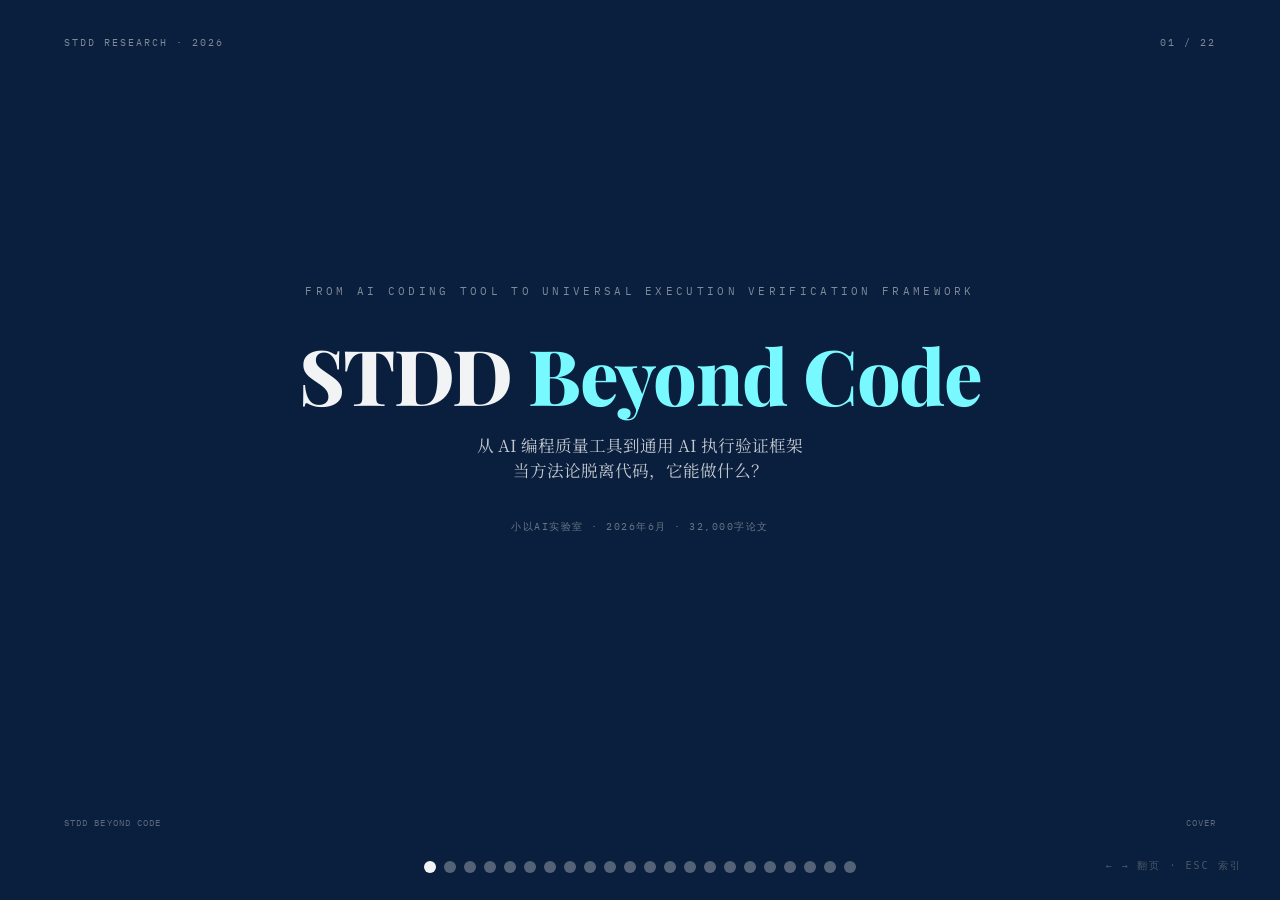
==== commit fca0260b: "fix: PPT翻页改为全局函数 → FPPT PDF正确转换(22页) 根因: go()在IIFE内,FPPT无法调用 修复: go()→window.go(), 增加导航点+lock机制 验证: " ====
--- a/ppt/beyond-code.html
+++ b/ppt/beyond-code.html
@@ -465,7 +465,15 @@
 
 </div>
 <script>
-(function(){var d=document.getElementById('deck'),s=d.children,i=0,n=s.length;var h=document.createElement('div');h.style.cssText='position:fixed;bottom:3vh;right:3vw;z-index:30;font-family:monospace;font-size:10px;letter-spacing:.2em;opacity:.4;color:#aaa';h.textContent='← → 翻页 · ESC 索引';document.body.appendChild(h);function g(x){if(x<0||x>=n)return;i=x;d.style.transform='translateX('+(-i*100)+'vw)'}document.addEventListener('keydown',function(e){if(e.key==='ArrowRight'||e.key==='ArrowDown')g(i+1);else if(e.key==='ArrowLeft'||e.key==='ArrowUp')g(i-1);else if(e.key==='Escape')g(0)});var sx=0;d.addEventListener('touchstart',function(e){sx=e.touches[0].clientX});d.addEventListener('touchend',function(e){var dx=sx-e.changedTouches[0].clientX;if(Math.abs(dx)>50)g(i+(dx>0?1:-1))})})();
+// FPPT-compatible global navigation
+var deck=document.getElementById('deck'),slides=deck.children,idx=0,total=slides.length,lock=false;
+var navDiv=document.createElement('div');navDiv.id='nav';navDiv.style.cssText='position:fixed;bottom:3vh;left:50%;transform:translateX(-50%);z-index:30;display:flex;gap:8px';document.body.appendChild(navDiv);
+for(var ni=0;ni<total;ni++){var d=document.createElement('span');d.className='dot';d.style.cssText='width:12px;height:12px;border-radius:50%;background:rgba(255,255,255,.3);cursor:pointer;transition:.2s';d.onclick=(function(n){return function(){go(n)}})(ni);navDiv.appendChild(d)}
+function go(n){if(lock)return;idx=Math.max(0,Math.min(total-1,n));deck.style.transform='translateX('+(-idx*100)+'vw)';navDiv.querySelectorAll('.dot').forEach(function(d,i){d.classList.toggle('active',i===idx);d.style.background=i===idx?'rgba(255,255,255,.95)':'rgba(255,255,255,.3)'});lock=true;setTimeout(function(){lock=false},700)}
+go(0);navDiv.querySelector('.dot').classList.add('active');navDiv.querySelector('.dot').style.background='rgba(255,255,255,.95)';
+document.addEventListener('keydown',function(e){if(e.key==='ArrowRight'||e.key==='ArrowDown')go(idx+1);else if(e.key==='ArrowLeft'||e.key==='ArrowUp')go(idx-1);else if(e.key==='Escape')go(0)});
+var sx=0;deck.addEventListener('touchstart',function(e){sx=e.touches[0].clientX});deck.addEventListener('touchend',function(e){var dx=sx-e.changedTouches[0].clientX;if(Math.abs(dx)>50)go(idx+(dx>0?1:-1))});
+var hint=document.createElement('div');hint.style.cssText='position:fixed;bottom:3vh;right:3vw;z-index:30;font-family:monospace;font-size:10px;letter-spacing:.2em;opacity:.4;color:#aaa';hint.textContent='← → 翻页 · ESC 索引';document.body.appendChild(hint);
 </script>
 </body>
 </html>
